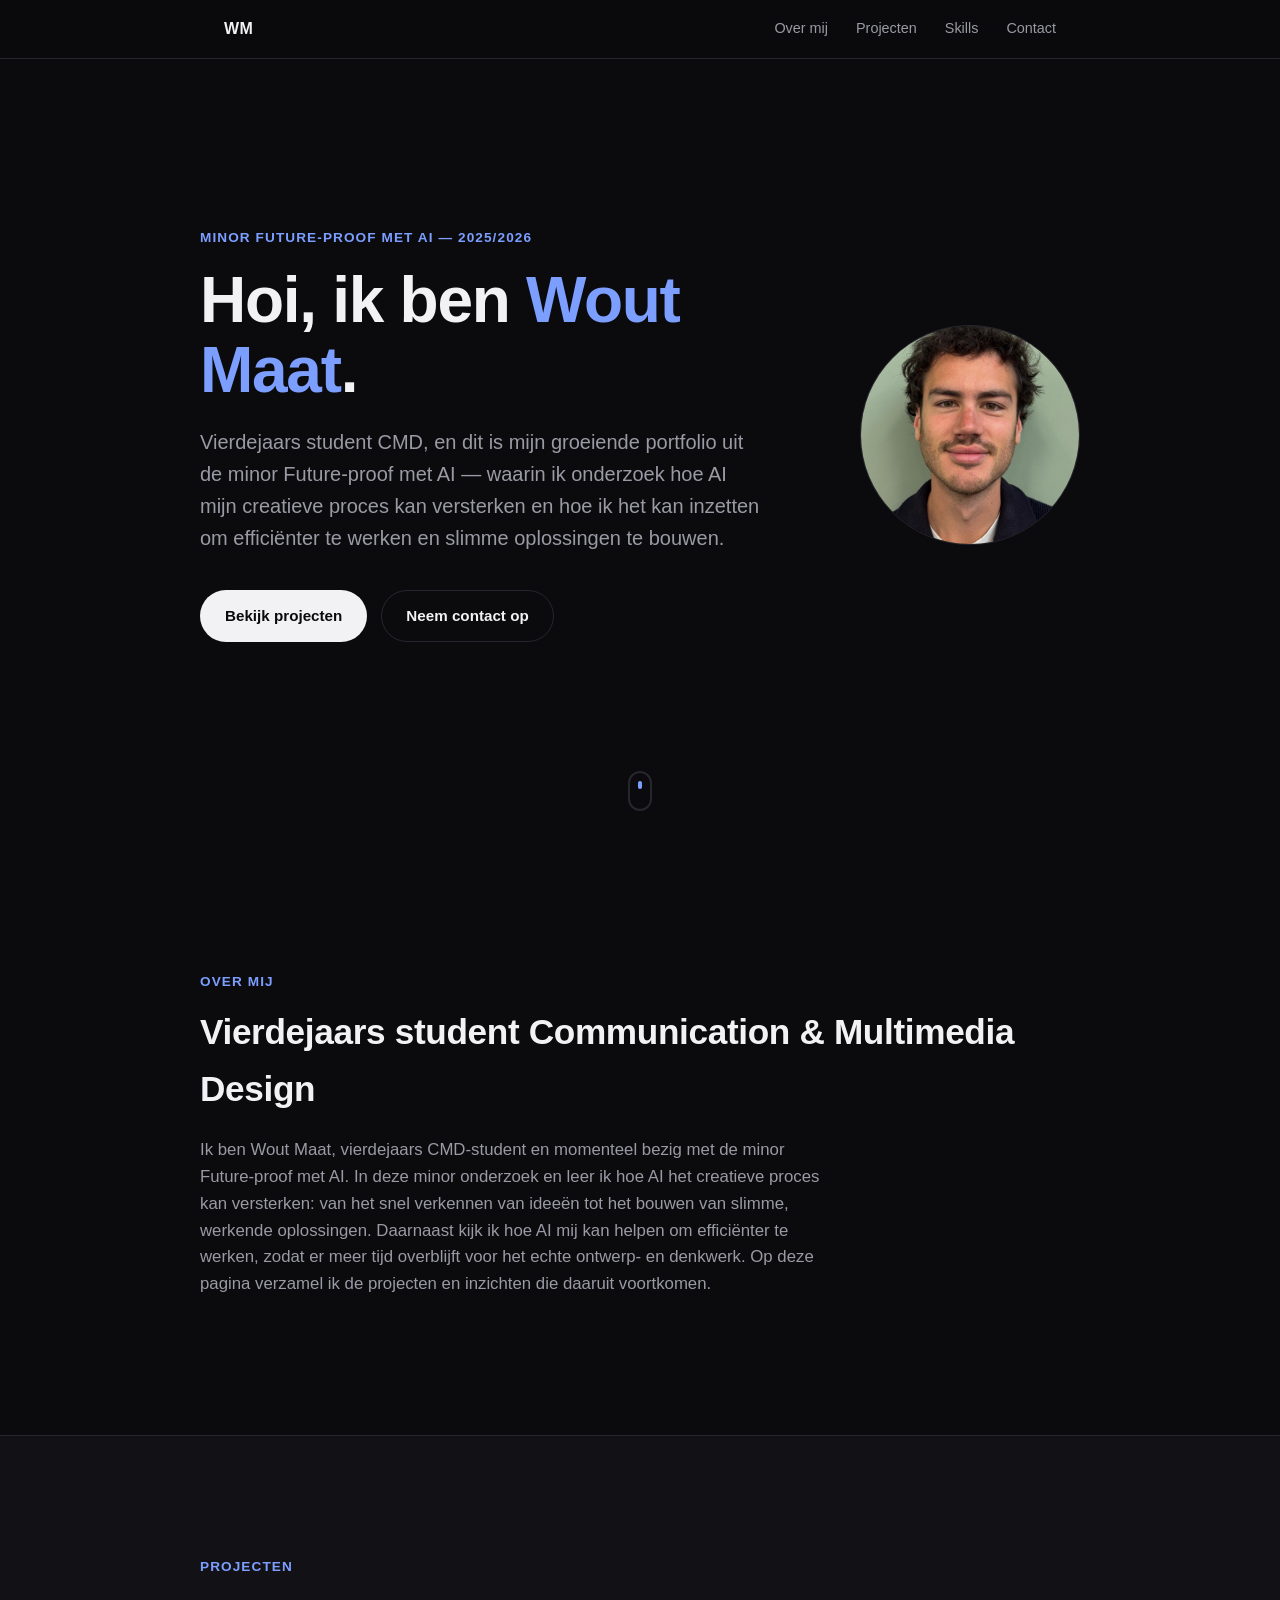
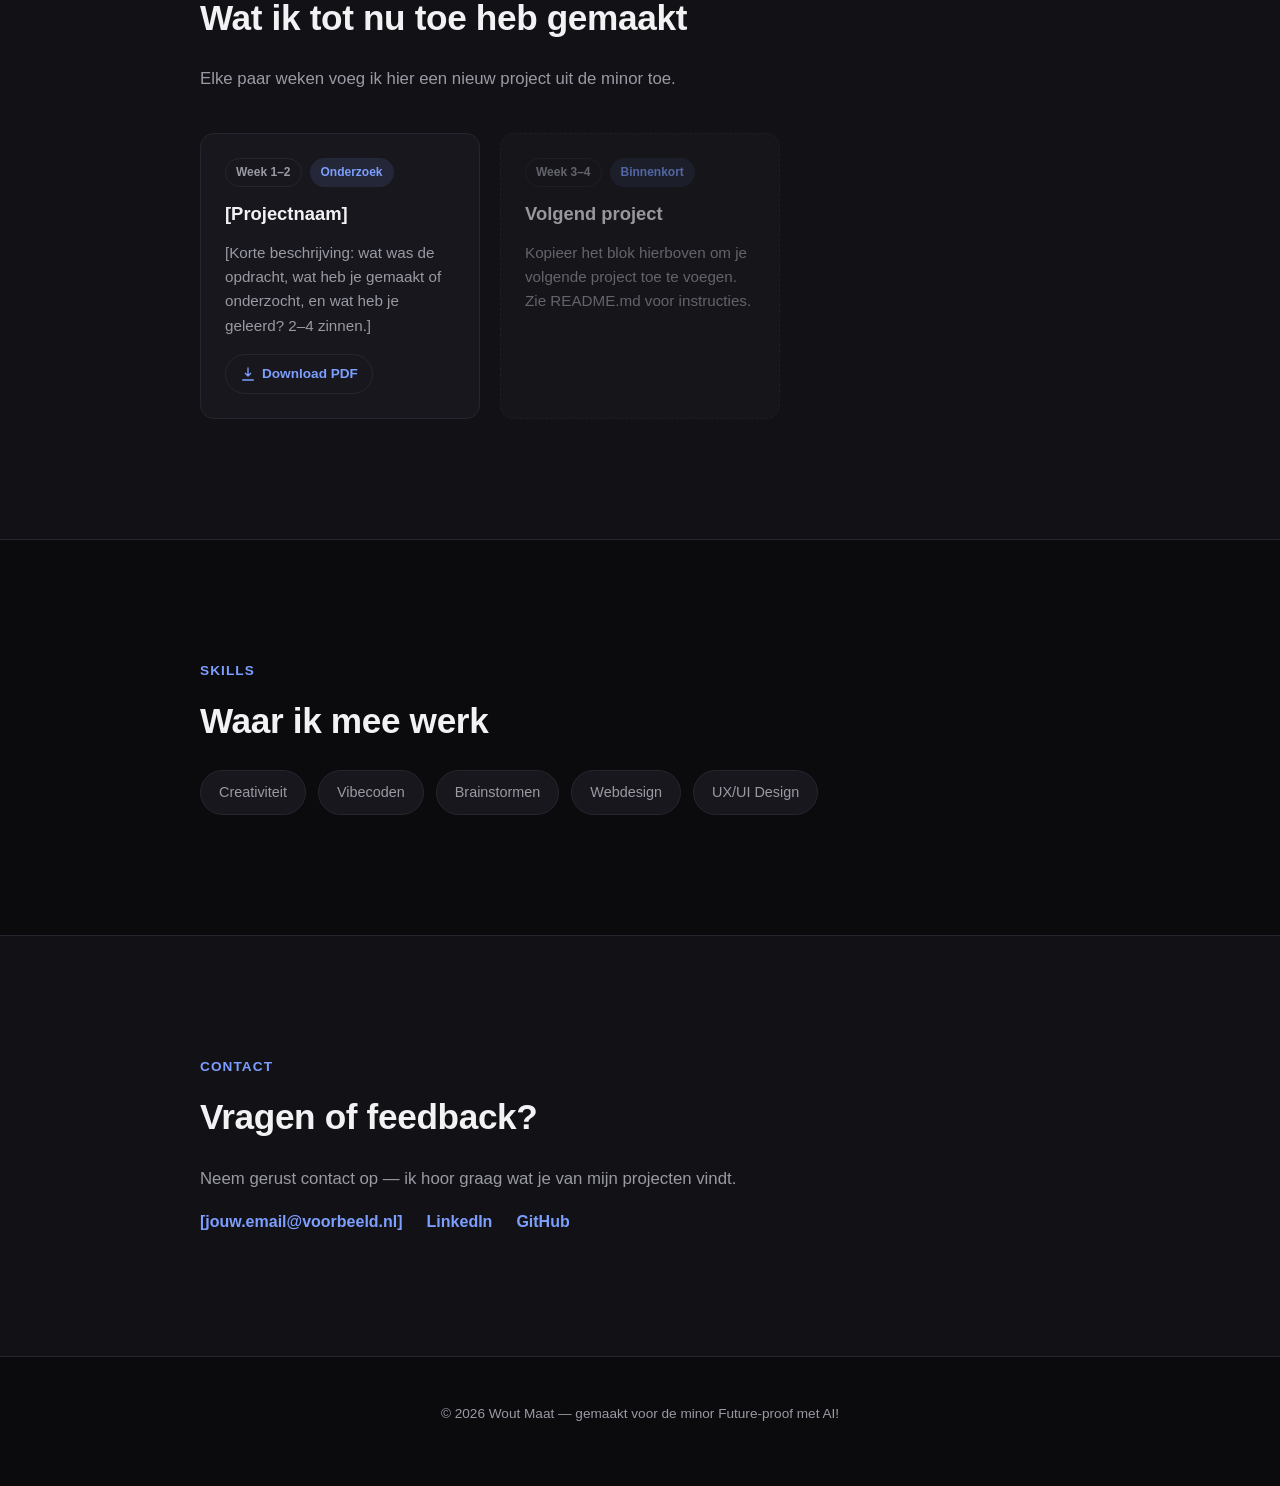
==== index.html @ 2ae19be4 "Initial portfolio site Dark-theme onepager portfolio for the Future-proof met AI minor.  Co-Authored" ====
<!DOCTYPE html>
<html lang="nl">
<head>
  <meta charset="UTF-8" />
  <meta name="viewport" content="width=device-width, initial-scale=1.0" />
  <title>Wout Maat — Portfolio</title>
  <meta name="description" content="Portfolio van Wout Maat — Minor Future-proof met AI" />
  <link rel="stylesheet" href="style.css" />
</head>
<body>

  <!-- ============ NAV ============ -->
  <header class="nav" id="nav">
    <div class="nav__inner">
      <a href="#top" class="nav__logo">WM</a>
      <button class="nav__toggle" id="navToggle" aria-label="Menu openen" aria-expanded="false">
        <span></span><span></span><span></span>
      </button>
      <nav class="nav__links" id="navLinks">
        <a href="#over-mij">Over mij</a>
        <a href="#projecten">Projecten</a>
        <a href="#skills">Skills</a>
        <a href="#contact">Contact</a>
      </nav>
    </div>
  </header>

  <main id="top">

    <!-- ============ HERO ============ -->
    <section class="hero" id="hero">
      <div class="hero__inner reveal">
        <div class="hero__text">
          <p class="eyebrow">Minor Future-proof met AI — 2025/2026</p>
          <h1>Hoi, ik ben <span class="accent">Wout Maat</span>.</h1>
          <p class="hero__subtitle">
            Vierdejaars student CMD, en dit is mijn groeiende portfolio uit de minor
            Future-proof met AI — waarin ik onderzoek hoe AI mijn creatieve proces kan versterken
            en hoe ik het kan inzetten om efficiënter te werken en slimme oplossingen te bouwen.
          </p>
          <div class="hero__cta">
            <a href="#projecten" class="btn btn--primary">Bekijk projecten</a>
            <a href="#contact" class="btn btn--ghost">Neem contact op</a>
          </div>
        </div>
        <div class="hero__photo">
          <img
            src="assets/profile.jpg"
            alt="Foto van Wout Maat"
            onerror="this.style.display='none'; this.nextElementSibling.style.display='flex';"
          />
          <div class="hero__photo-fallback">WM</div>
        </div>
      </div>
      <a href="#over-mij" class="scroll-cue" aria-label="Scroll naar beneden">
        <span></span>
      </a>
    </section>

    <!-- ============ OVER MIJ ============ -->
    <section class="section" id="over-mij">
      <div class="section__inner reveal">
        <p class="section__label">Over mij</p>
        <h2 class="section__title">Vierdejaars student Communication &amp; Multimedia Design</h2>
        <p class="section__text">
          Ik ben Wout Maat, vierdejaars CMD-student en momenteel bezig met de minor
          Future-proof met AI. In deze minor onderzoek en leer ik hoe AI het creatieve
          proces kan versterken: van het snel verkennen van ideeën tot het bouwen van
          slimme, werkende oplossingen. Daarnaast kijk ik hoe AI mij kan helpen om
          efficiënter te werken, zodat er meer tijd overblijft voor het echte ontwerp-
          en denkwerk. Op deze pagina verzamel ik de projecten en inzichten die daaruit
          voortkomen.
        </p>
      </div>
    </section>

    <!-- ============ PROJECTEN ============ -->
    <section class="section section--alt" id="projecten">
      <div class="section__inner reveal">
        <p class="section__label">Projecten</p>
        <h2 class="section__title">Wat ik tot nu toe heb gemaakt</h2>
        <p class="section__text section__text--intro">
          Elke paar weken voeg ik hier een nieuw project uit de minor toe.
        </p>

        <div class="projects">

          <!-- ===== PROJECT TEMPLATE — kopieer dit hele <article> blok om een nieuw project toe te voegen ===== -->
          <article class="project-card">
            <div class="project-card__meta">
              <span class="project-card__week">Week 1–2</span>
              <span class="project-card__tag">Onderzoek</span>
            </div>
            <h3 class="project-card__title">[Projectnaam]</h3>
            <p class="project-card__desc">
              [Korte beschrijving: wat was de opdracht, wat heb je gemaakt of onderzocht,
              en wat heb je geleerd? 2–4 zinnen.]
            </p>
            <div class="project-card__actions">
              <!-- Geen bestand voor dit project? Verwijder dan de <a class="download"> regel hieronder. -->
              <a href="downloads/project-1.pdf" class="download" download>
                <svg viewBox="0 0 24 24" width="16" height="16" aria-hidden="true">
                  <path d="M12 3v12m0 0-4-4m4 4 4-4M4 21h16" fill="none" stroke="currentColor" stroke-width="2" stroke-linecap="round" stroke-linejoin="round"/>
                </svg>
                Download PDF
              </a>
            </div>
          </article>
          <!-- ===== EINDE TEMPLATE ===== -->

          <article class="project-card project-card--placeholder">
            <div class="project-card__meta">
              <span class="project-card__week">Week 3–4</span>
              <span class="project-card__tag">Binnenkort</span>
            </div>
            <h3 class="project-card__title">Volgend project</h3>
            <p class="project-card__desc">
              Kopieer het blok hierboven om je volgende project toe te voegen.
              Zie README.md voor instructies.
            </p>
          </article>

        </div>
      </div>
    </section>

    <!-- ============ SKILLS ============ -->
    <section class="section" id="skills">
      <div class="section__inner reveal">
        <p class="section__label">Skills</p>
        <h2 class="section__title">Waar ik mee werk</h2>
        <ul class="skills">
          <li>Creativiteit</li>
          <li>Vibecoden</li>
          <li>Brainstormen</li>
          <li>Webdesign</li>
          <li>UX/UI Design</li>
        </ul>
      </div>
    </section>

    <!-- ============ CONTACT ============ -->
    <section class="section section--alt" id="contact">
      <div class="section__inner reveal">
        <p class="section__label">Contact</p>
        <h2 class="section__title">Vragen of feedback?</h2>
        <p class="section__text">
          Neem gerust contact op — ik hoor graag wat je van mijn projecten vindt.
        </p>
        <div class="contact-links">
          <a href="mailto:[jouw.email@voorbeeld.nl]">[jouw.email@voorbeeld.nl]</a>
          <a href="https://linkedin.com/in/[jouw-profiel]" target="_blank" rel="noopener">LinkedIn</a>
          <a href="https://github.com/[jouw-profiel]" target="_blank" rel="noopener">GitHub</a>
        </div>
      </div>
    </section>

  </main>

  <footer class="footer">
    <p>© <span id="year"></span> Wout Maat — gemaakt voor de minor Future-proof met AI!</p>
  </footer>

  <button class="back-to-top" id="backToTop" aria-label="Terug naar boven">↑</button>

  <script src="script.js"></script>
</body>
</html>
---- style.css ----
/* ============================================================
   Portfolio — dark theme, one-pager
   ============================================================ */

:root {
  --bg: #0b0b0e;
  --bg-alt: #121216;
  --surface: #17171d;
  --border: #26262e;
  --text: #f2f2f4;
  --text-muted: #9a9aa5;
  --accent: #7c9eff;
  --accent-soft: rgba(124, 158, 255, 0.12);
  --radius: 14px;
  --max-width: 880px;
  --space-section: clamp(64px, 10vw, 120px);
  font-size: 16px;
}

* {
  box-sizing: border-box;
}

html {
  scroll-behavior: smooth;
}

body {
  margin: 0;
  background: var(--bg);
  color: var(--text);
  font-family: -apple-system, BlinkMacSystemFont, "Segoe UI", Roboto, Helvetica, Arial, sans-serif;
  line-height: 1.6;
  -webkit-font-smoothing: antialiased;
}

a {
  color: inherit;
  text-decoration: none;
}

ul {
  margin: 0;
  padding: 0;
  list-style: none;
}

img {
  max-width: 100%;
  display: block;
}

/* ============ NAV ============ */

.nav {
  position: sticky;
  top: 0;
  z-index: 50;
  background: rgba(11, 11, 14, 0.8);
  backdrop-filter: blur(10px);
  border-bottom: 1px solid var(--border);
}

.nav__inner {
  max-width: var(--max-width);
  margin: 0 auto;
  padding: 16px 24px;
  display: flex;
  align-items: center;
  justify-content: space-between;
}

.nav__logo {
  font-weight: 700;
  letter-spacing: 0.02em;
}

.nav__links {
  display: flex;
  gap: 28px;
}

.nav__links a {
  font-size: 0.9rem;
  color: var(--text-muted);
  transition: color 0.2s ease;
}

.nav__links a:hover,
.nav__links a.active {
  color: var(--text);
}

.nav__toggle {
  display: none;
  flex-direction: column;
  justify-content: center;
  gap: 5px;
  width: 32px;
  height: 32px;
  background: none;
  border: none;
  cursor: pointer;
  padding: 0;
}

.nav__toggle span {
  display: block;
  height: 2px;
  background: var(--text);
  border-radius: 2px;
  transition: transform 0.25s ease, opacity 0.25s ease;
}

/* ============ HERO ============ */

.hero {
  min-height: 88vh;
  display: flex;
  align-items: center;
  justify-content: center;
  position: relative;
  padding: 80px 24px 120px;
}

.hero__inner {
  max-width: var(--max-width);
  width: 100%;
  display: flex;
  align-items: center;
  justify-content: space-between;
  gap: 48px;
}

.hero__text {
  text-align: left;
  flex: 1;
  min-width: 0;
}

.eyebrow {
  color: var(--accent);
  font-size: 0.85rem;
  font-weight: 600;
  letter-spacing: 0.08em;
  text-transform: uppercase;
  margin: 0 0 16px;
}

.hero h1 {
  font-size: clamp(2.4rem, 6vw, 4rem);
  line-height: 1.1;
  margin: 0 0 20px;
  font-weight: 700;
  letter-spacing: -0.02em;
}

.accent {
  color: var(--accent);
}

.hero__subtitle {
  font-size: clamp(1.05rem, 2vw, 1.25rem);
  color: var(--text-muted);
  max-width: 560px;
  margin: 0 0 36px;
}

.hero__cta {
  display: flex;
  gap: 14px;
  flex-wrap: wrap;
}

.btn {
  display: inline-flex;
  align-items: center;
  gap: 8px;
  padding: 13px 24px;
  border-radius: 999px;
  font-size: 0.95rem;
  font-weight: 600;
  transition: transform 0.2s ease, background 0.2s ease, border-color 0.2s ease;
  border: 1px solid transparent;
}

.btn--primary {
  background: var(--text);
  color: var(--bg);
}

.btn--primary:hover {
  transform: translateY(-2px);
}

.btn--ghost {
  border-color: var(--border);
  color: var(--text);
}

.btn--ghost:hover {
  border-color: var(--accent);
  color: var(--accent);
}

.hero__photo {
  flex-shrink: 0;
  width: clamp(140px, 20vw, 220px);
  height: clamp(140px, 20vw, 220px);
  border-radius: 50%;
  overflow: hidden;
  border: 1px solid var(--border);
  background: var(--surface);
}

.hero__photo img {
  width: 100%;
  height: 100%;
  object-fit: cover;
}

.hero__photo-fallback {
  display: none;
  width: 100%;
  height: 100%;
  align-items: center;
  justify-content: center;
  font-size: clamp(2rem, 5vw, 3rem);
  font-weight: 700;
  color: var(--accent);
  background: var(--accent-soft);
}

.scroll-cue {
  position: absolute;
  bottom: 40px;
  left: 50%;
  transform: translateX(-50%);
  width: 24px;
  height: 40px;
  border: 2px solid var(--border);
  border-radius: 14px;
  display: flex;
  justify-content: center;
  padding-top: 8px;
}

.scroll-cue span {
  width: 4px;
  height: 8px;
  border-radius: 2px;
  background: var(--accent);
  animation: scrollCue 1.6s ease-in-out infinite;
}

@keyframes scrollCue {
  0% { opacity: 0; transform: translateY(0); }
  40% { opacity: 1; }
  100% { opacity: 0; transform: translateY(10px); }
}

/* ============ SECTIONS ============ */

.section {
  padding: var(--space-section) 24px;
}

.section--alt {
  background: var(--bg-alt);
  border-top: 1px solid var(--border);
  border-bottom: 1px solid var(--border);
}

.section__inner {
  max-width: var(--max-width);
  margin: 0 auto;
}

.section__label {
  color: var(--accent);
  font-size: 0.85rem;
  font-weight: 600;
  letter-spacing: 0.08em;
  text-transform: uppercase;
  margin: 0 0 12px;
}

.section__title {
  font-size: clamp(1.6rem, 3.5vw, 2.2rem);
  font-weight: 700;
  letter-spacing: -0.01em;
  margin: 0 0 20px;
}

.section__text {
  color: var(--text-muted);
  max-width: 640px;
  font-size: 1.05rem;
}

.section__text--intro {
  margin-bottom: 40px;
}

/* ============ PROJECTS ============ */

.projects {
  display: grid;
  grid-template-columns: repeat(auto-fill, minmax(280px, 1fr));
  gap: 20px;
}

.project-card {
  background: var(--surface);
  border: 1px solid var(--border);
  border-radius: var(--radius);
  padding: 24px;
  display: flex;
  flex-direction: column;
  gap: 12px;
  transition: transform 0.25s ease, border-color 0.25s ease;
}

.project-card:hover {
  transform: translateY(-4px);
  border-color: var(--accent);
}

.project-card--placeholder {
  border-style: dashed;
  opacity: 0.6;
}

.project-card--placeholder:hover {
  transform: none;
  border-color: var(--border);
}

.project-card__meta {
  display: flex;
  gap: 8px;
  flex-wrap: wrap;
}

.project-card__week,
.project-card__tag {
  font-size: 0.75rem;
  font-weight: 600;
  padding: 4px 10px;
  border-radius: 999px;
  color: var(--text-muted);
  border: 1px solid var(--border);
}

.project-card__tag {
  color: var(--accent);
  background: var(--accent-soft);
  border-color: transparent;
}

.project-card__title {
  font-size: 1.15rem;
  font-weight: 700;
  margin: 0;
}

.project-card__desc {
  color: var(--text-muted);
  font-size: 0.95rem;
  margin: 0;
  flex: 1;
}

.project-card__actions {
  margin-top: 4px;
}

.download {
  display: inline-flex;
  align-items: center;
  gap: 6px;
  font-size: 0.85rem;
  font-weight: 600;
  color: var(--accent);
  border: 1px solid var(--border);
  padding: 8px 14px;
  border-radius: 999px;
  transition: border-color 0.2s ease, background 0.2s ease;
}

.download:hover {
  border-color: var(--accent);
  background: var(--accent-soft);
}

/* ============ SKILLS ============ */

.skills {
  display: flex;
  flex-wrap: wrap;
  gap: 12px;
}

.skills li {
  background: var(--surface);
  border: 1px solid var(--border);
  padding: 10px 18px;
  border-radius: 999px;
  font-size: 0.9rem;
  color: var(--text-muted);
}

/* ============ CONTACT ============ */

.contact-links {
  display: flex;
  gap: 24px;
  flex-wrap: wrap;
  margin-top: 8px;
}

.contact-links a {
  font-weight: 600;
  color: var(--accent);
  border-bottom: 1px solid transparent;
  transition: border-color 0.2s ease;
}

.contact-links a:hover {
  border-color: var(--accent);
}

/* ============ FOOTER ============ */

.footer {
  padding: 32px 24px 48px;
  text-align: center;
  color: var(--text-muted);
  font-size: 0.85rem;
}

/* ============ BACK TO TOP ============ */

.back-to-top {
  position: fixed;
  bottom: 24px;
  right: 24px;
  width: 44px;
  height: 44px;
  border-radius: 50%;
  background: var(--surface);
  border: 1px solid var(--border);
  color: var(--text);
  font-size: 1.1rem;
  cursor: pointer;
  opacity: 0;
  pointer-events: none;
  transform: translateY(10px);
  transition: opacity 0.25s ease, transform 0.25s ease, border-color 0.2s ease;
  z-index: 40;
}

.back-to-top.visible {
  opacity: 1;
  pointer-events: auto;
  transform: translateY(0);
}

.back-to-top:hover {
  border-color: var(--accent);
  color: var(--accent);
}

/* ============ REVEAL ANIMATION ============ */

.reveal {
  opacity: 0;
  transform: translateY(16px);
  transition: opacity 0.7s ease, transform 0.7s ease;
}

.reveal.is-visible {
  opacity: 1;
  transform: translateY(0);
}

/* ============ RESPONSIVE ============ */

@media (max-width: 700px) {
  .nav__toggle {
    display: flex;
  }

  .nav__links {
    position: absolute;
    top: 100%;
    left: 0;
    right: 0;
    background: var(--bg);
    border-bottom: 1px solid var(--border);
    flex-direction: column;
    gap: 0;
    max-height: 0;
    overflow: hidden;
    transition: max-height 0.3s ease;
  }

  .nav__links.open {
    max-height: 300px;
  }

  .nav__links a {
    padding: 16px 24px;
    border-top: 1px solid var(--border);
  }

  .hero {
    min-height: auto;
    padding: 100px 20px 80px;
  }

  .hero__inner {
    flex-direction: column-reverse;
    text-align: center;
    gap: 32px;
  }

  .hero__text {
    text-align: center;
  }

  .hero__cta {
    justify-content: center;
  }
}

@media (prefers-reduced-motion: reduce) {
  html {
    scroll-behavior: auto;
  }
  .reveal {
    opacity: 1;
    transform: none;
    transition: none;
  }
  .scroll-cue span {
    animation: none;
  }
}
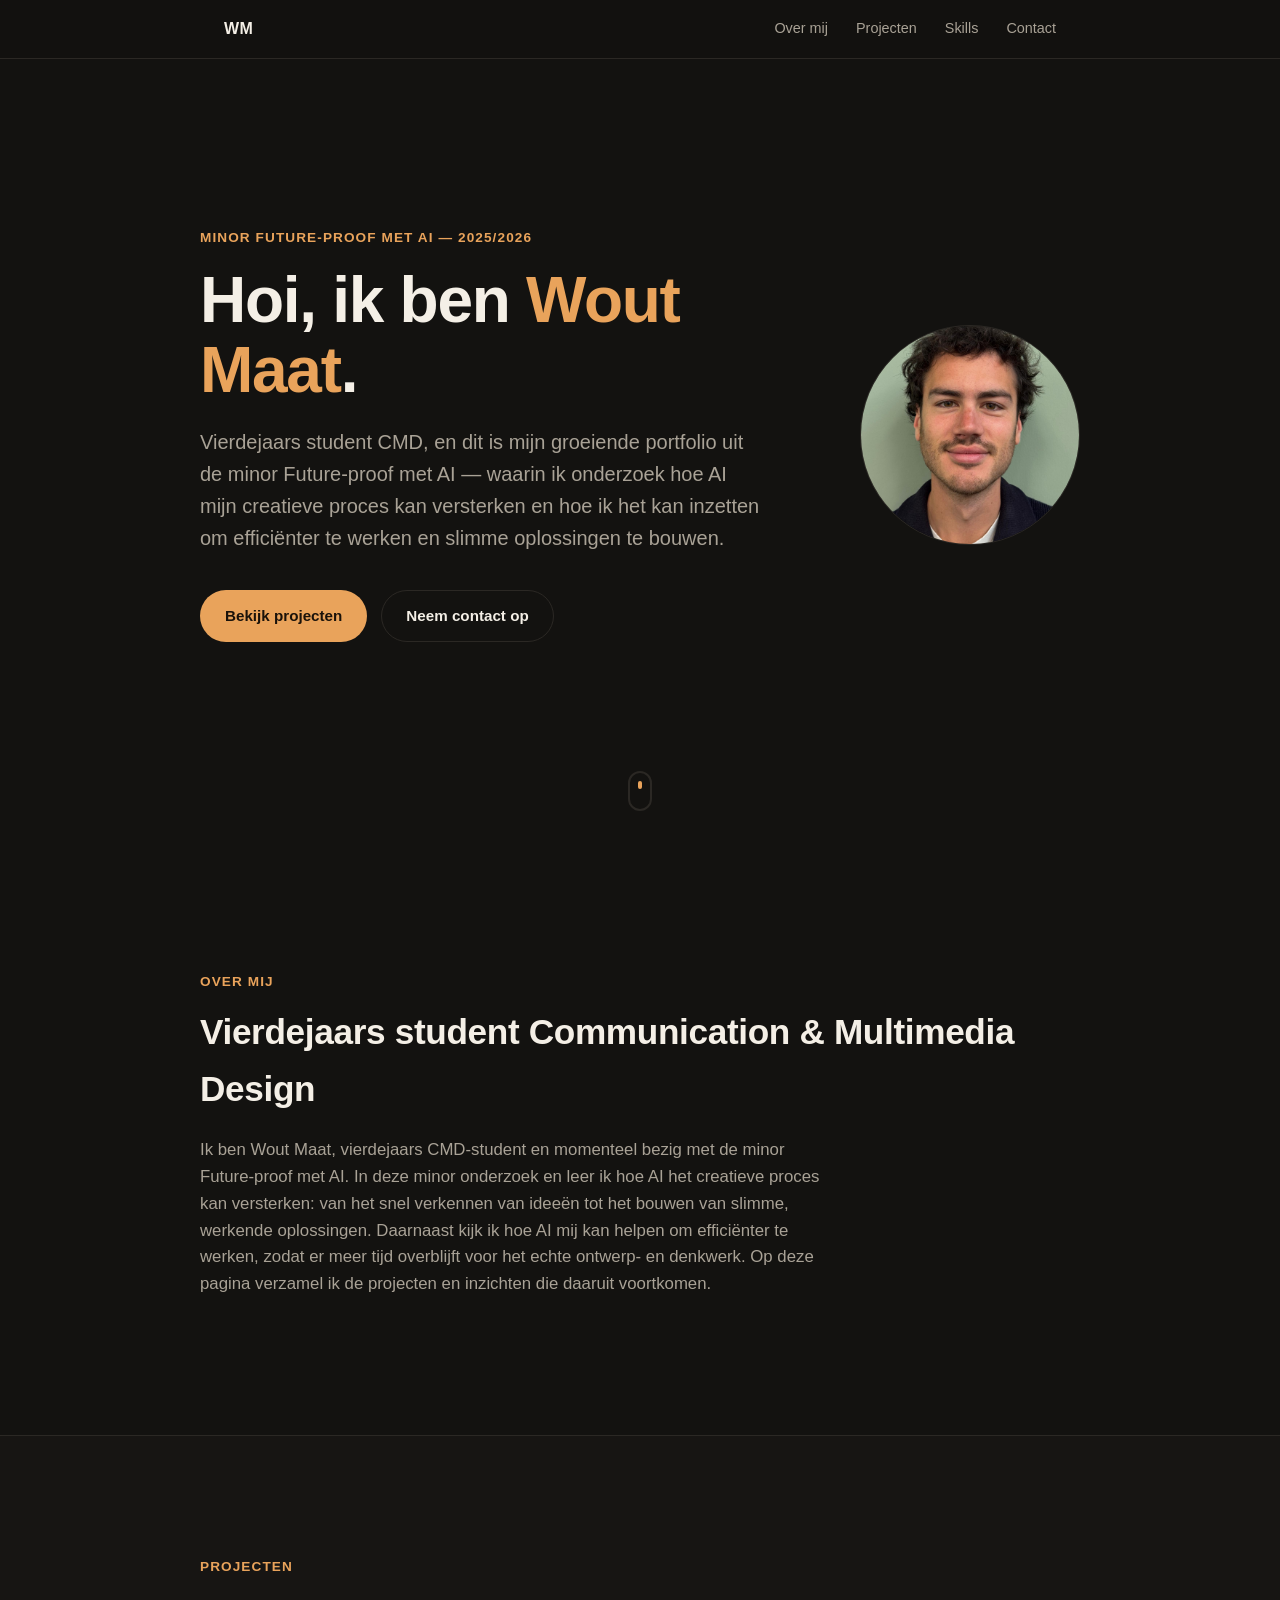
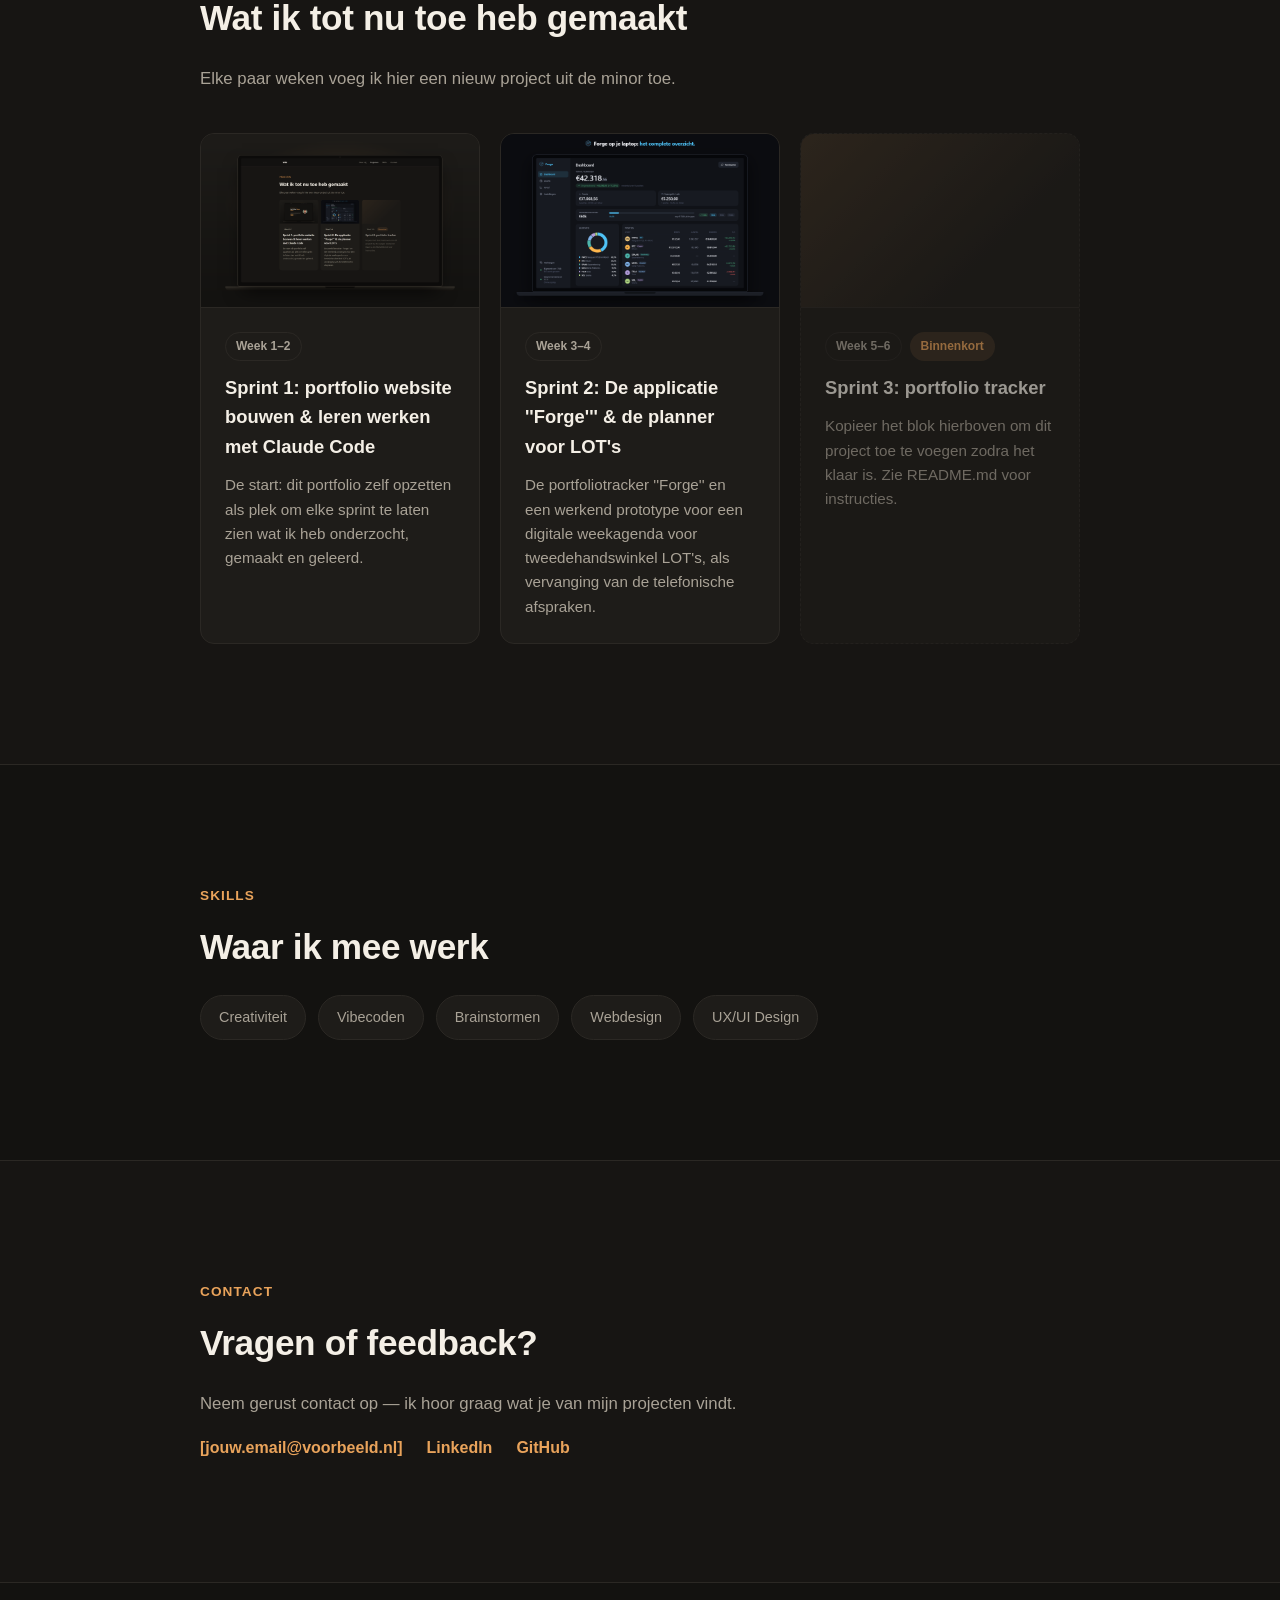
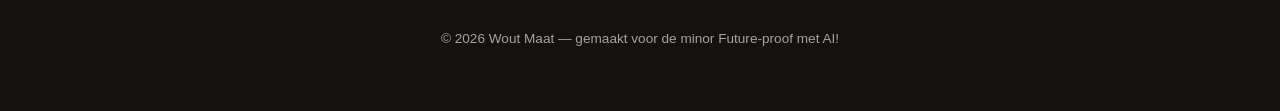
==== commit fb537abf: "Portfolio: amberthema, projectpagina's sprint 1 en 2, laptopcover - Nieuw donker thema "Smidse": war" ====
--- a/index.html
+++ b/index.html
@@ -85,39 +85,58 @@
 
         <div class="projects">
 
-          <!-- ===== PROJECT TEMPLATE — kopieer dit hele <article> blok om een nieuw project toe te voegen ===== -->
-          <article class="project-card">
-            <div class="project-card__meta">
-              <span class="project-card__week">Week 1–2</span>
-              <span class="project-card__tag">Onderzoek</span>
+          <!-- ===== PROJECT TEMPLATE — kopieer dit hele <a> blok om een nieuw project toe te voegen =====
+               1. Maak een map projects/sprint-X/
+               2. Zet er een cover.jpg in (16:10) — verschijnt automatisch in de tegel hieronder
+               3. Kopieer projects/_template.html naar projects/sprint-X/index.html en vul in
+               4. Pas hieronder de href, week, tag, titel en beschrijving aan -->
+          <a href="projects/sprint-1/index.html" class="project-card">
+            <div class="project-card__cover">
+              <img src="projects/sprint-1/cover-laptop.png" alt="" onerror="this.remove();" />
             </div>
-            <h3 class="project-card__title">[Projectnaam]</h3>
-            <p class="project-card__desc">
-              [Korte beschrijving: wat was de opdracht, wat heb je gemaakt of onderzocht,
-              en wat heb je geleerd? 2–4 zinnen.]
-            </p>
-            <div class="project-card__actions">
-              <!-- Geen bestand voor dit project? Verwijder dan de <a class="download"> regel hieronder. -->
-              <a href="downloads/project-1.pdf" class="download" download>
-                <svg viewBox="0 0 24 24" width="16" height="16" aria-hidden="true">
-                  <path d="M12 3v12m0 0-4-4m4 4 4-4M4 21h16" fill="none" stroke="currentColor" stroke-width="2" stroke-linecap="round" stroke-linejoin="round"/>
-                </svg>
-                Download PDF
-              </a>
+            <div class="project-card__body">
+              <div class="project-card__meta">
+                <span class="project-card__week">Week 1–2</span>
+                
+              </div>
+              <h3 class="project-card__title">Sprint 1: portfolio website bouwen & leren werken met Claude Code</h3>
+              <p class="project-card__desc">
+                De start: dit portfolio zelf opzetten als plek om elke sprint te laten zien
+                wat ik heb onderzocht, gemaakt en geleerd.
+              </p>
             </div>
-          </article>
-          <!-- ===== EINDE TEMPLATE ===== -->
+          </a>
+
+          <a href="projects/sprint-2/index.html" class="project-card">
+            <div class="project-card__cover">
+              <img src="projects/sprint-2/cover.jpg" alt="" onerror="this.remove();" />
+            </div>
+            <div class="project-card__body">
+              <div class="project-card__meta">
+                <span class="project-card__week">Week 3–4</span>
+              </div>
+              <h3 class="project-card__title">Sprint 2: De applicatie ''Forge''' & de planner voor LOT's</h3>
+              <p class="project-card__desc">
+                De portfoliotracker ''Forge'' en een werkend prototype voor een digitale weekagenda voor tweedehandswinkel LOT's, als vervanging van de telefonische afspraken.
+              </p>
+            </div>
+          </a>
 
           <article class="project-card project-card--placeholder">
-            <div class="project-card__meta">
-              <span class="project-card__week">Week 3–4</span>
-              <span class="project-card__tag">Binnenkort</span>
+            <div class="project-card__cover">
+              <img src="projects/sprint-3/cover.jpg" alt="" onerror="this.remove();" />
             </div>
-            <h3 class="project-card__title">Volgend project</h3>
-            <p class="project-card__desc">
-              Kopieer het blok hierboven om je volgende project toe te voegen.
-              Zie README.md voor instructies.
-            </p>
+            <div class="project-card__body">
+              <div class="project-card__meta">
+                <span class="project-card__week">Week 5–6</span>
+                <span class="project-card__tag">Binnenkort</span>
+              </div>
+              <h3 class="project-card__title">Sprint 3: portfolio tracker</h3>
+              <p class="project-card__desc">
+                Kopieer het blok hierboven om dit project toe te voegen zodra het klaar is.
+                Zie README.md voor instructies.
+              </p>
+            </div>
           </article>
 
         </div>
--- a/style.css
+++ b/style.css
@@ -1,16 +1,19 @@
 /* ============================================================
-   Portfolio — dark theme, one-pager
+   Portfolio — donker thema "Smidse": warm grafiet met amber
    ============================================================ */
 
 :root {
-  --bg: #0b0b0e;
-  --bg-alt: #121216;
-  --surface: #17171d;
-  --border: #26262e;
-  --text: #f2f2f4;
-  --text-muted: #9a9aa5;
-  --accent: #7c9eff;
-  --accent-soft: rgba(124, 158, 255, 0.12);
+  --bg: #131210;
+  --bg-alt: #171513;
+  --surface: #1e1c19;
+  --border: #2b2824;
+  --text: #f4efe6;
+  --text-muted: #a9a296;
+  --accent: #e9a35b;
+  --accent-soft: rgba(233, 163, 91, 0.14);
+  --on-accent: #1a120a;
+  --nav-bg: rgba(19, 18, 16, 0.8);
+  --success: #8fc98a;
   --radius: 14px;
   --max-width: 880px;
   --space-section: clamp(64px, 10vw, 120px);
@@ -56,7 +59,7 @@
   position: sticky;
   top: 0;
   z-index: 50;
-  background: rgba(11, 11, 14, 0.8);
+  background: var(--nav-bg);
   backdrop-filter: blur(10px);
   border-bottom: 1px solid var(--border);
 }
@@ -185,8 +188,8 @@
 }
 
 .btn--primary {
-  background: var(--text);
-  color: var(--bg);
+  background: var(--accent);
+  color: var(--on-accent);
 }
 
 .btn--primary:hover {
@@ -314,11 +317,11 @@
   background: var(--surface);
   border: 1px solid var(--border);
   border-radius: var(--radius);
-  padding: 24px;
   display: flex;
   flex-direction: column;
-  gap: 12px;
+  gap: 0;
   transition: transform 0.25s ease, border-color 0.25s ease;
+  overflow: hidden;
 }
 
 .project-card:hover {
@@ -334,6 +337,32 @@
 .project-card--placeholder:hover {
   transform: none;
   border-color: var(--border);
+}
+
+.project-card__cover {
+  aspect-ratio: 16 / 10;
+  width: 100%;
+  min-height: 0;
+  flex-shrink: 0;
+  overflow: hidden;
+  background: linear-gradient(135deg, var(--accent-soft), var(--surface) 70%);
+  border-bottom: 1px solid var(--border);
+}
+
+.project-card__cover img {
+  display: block;
+  width: 100%;
+  height: 100%;
+  object-fit: cover;
+  object-position: center;
+}
+
+.project-card__body {
+  padding: 24px;
+  display: flex;
+  flex-direction: column;
+  gap: 12px;
+  flex: 1;
 }
 
 .project-card__meta {
@@ -371,8 +400,166 @@
   flex: 1;
 }
 
-.project-card__actions {
-  margin-top: 4px;
+/* ============ PROJECT DETAIL PAGE ============ */
+
+.project-header {
+  padding: 48px 24px 0;
+}
+
+.project-header__inner {
+  max-width: var(--max-width);
+  margin: 0 auto;
+}
+
+.back-link {
+  display: inline-flex;
+  align-items: center;
+  gap: 6px;
+  font-size: 0.9rem;
+  font-weight: 600;
+  color: var(--text-muted);
+  margin-bottom: 24px;
+  transition: color 0.2s ease;
+}
+
+.back-link:hover {
+  color: var(--accent);
+}
+
+.project-hero__meta {
+  display: flex;
+  gap: 8px;
+  flex-wrap: wrap;
+  margin-bottom: 16px;
+}
+
+.project-hero h1 {
+  font-size: clamp(1.8rem, 4vw, 2.6rem);
+  font-weight: 700;
+  letter-spacing: -0.01em;
+  margin: 0 0 16px;
+}
+
+.project-hero__lede {
+  color: var(--text-muted);
+  font-size: 1.1rem;
+  max-width: 680px;
+  margin: 0;
+}
+
+.gallery {
+  display: grid;
+  grid-template-columns: repeat(2, minmax(0, 1fr));
+  gap: 14px;
+}
+
+.gallery__item {
+  aspect-ratio: 4 / 3;
+  border-radius: var(--radius);
+  overflow: hidden;
+  background: var(--surface);
+  border: 1px solid var(--border);
+}
+
+.gallery__item img {
+  display: block;
+  width: 100%;
+  height: 100%;
+  object-fit: cover;
+  object-position: center;
+}
+
+.gallery__item[hidden] {
+  display: none;
+}
+
+.lu-grid {
+  display: grid;
+  grid-template-columns: repeat(auto-fit, minmax(220px, 1fr));
+  gap: 12px;
+}
+
+.lu-pill {
+  position: relative;
+  display: flex;
+  align-items: flex-start;
+  gap: 12px;
+  padding: 14px 16px;
+  border-radius: var(--radius);
+  border: 1px solid var(--border);
+  background: var(--surface);
+}
+
+.lu-pill__approved {
+  display: none;
+  position: absolute;
+  top: -8px;
+  right: -8px;
+  width: 22px;
+  height: 22px;
+  align-items: center;
+  justify-content: center;
+  border-radius: 50%;
+  background: var(--success);
+  border: 2px solid var(--bg);
+  color: var(--bg);
+}
+
+.lu-pill--approved .lu-pill__approved {
+  display: flex;
+}
+
+.lu-pill__mark {
+  flex: none;
+  width: 22px;
+  height: 22px;
+  border-radius: 50%;
+  display: flex;
+  align-items: center;
+  justify-content: center;
+  font-size: 0.75rem;
+  font-weight: 700;
+  border: 1px solid var(--border);
+  color: var(--text-muted);
+}
+
+.lu-pill--done {
+  border-color: var(--accent);
+  background: var(--accent-soft);
+}
+
+.lu-pill--done .lu-pill__mark {
+  background: var(--accent);
+  border-color: var(--accent);
+  color: var(--bg);
+}
+
+.lu-pill__code {
+  font-size: 0.78rem;
+  font-weight: 700;
+  letter-spacing: 0.04em;
+  color: var(--text-muted);
+  display: block;
+  margin-bottom: 2px;
+}
+
+.lu-pill--done .lu-pill__code {
+  color: var(--accent);
+}
+
+.lu-pill__label {
+  font-size: 0.9rem;
+  color: var(--text);
+}
+
+.lu-pill--muted {
+  opacity: 0.55;
+}
+
+.project-links {
+  display: flex;
+  flex-wrap: wrap;
+  gap: 12px;
 }
 
 .download {
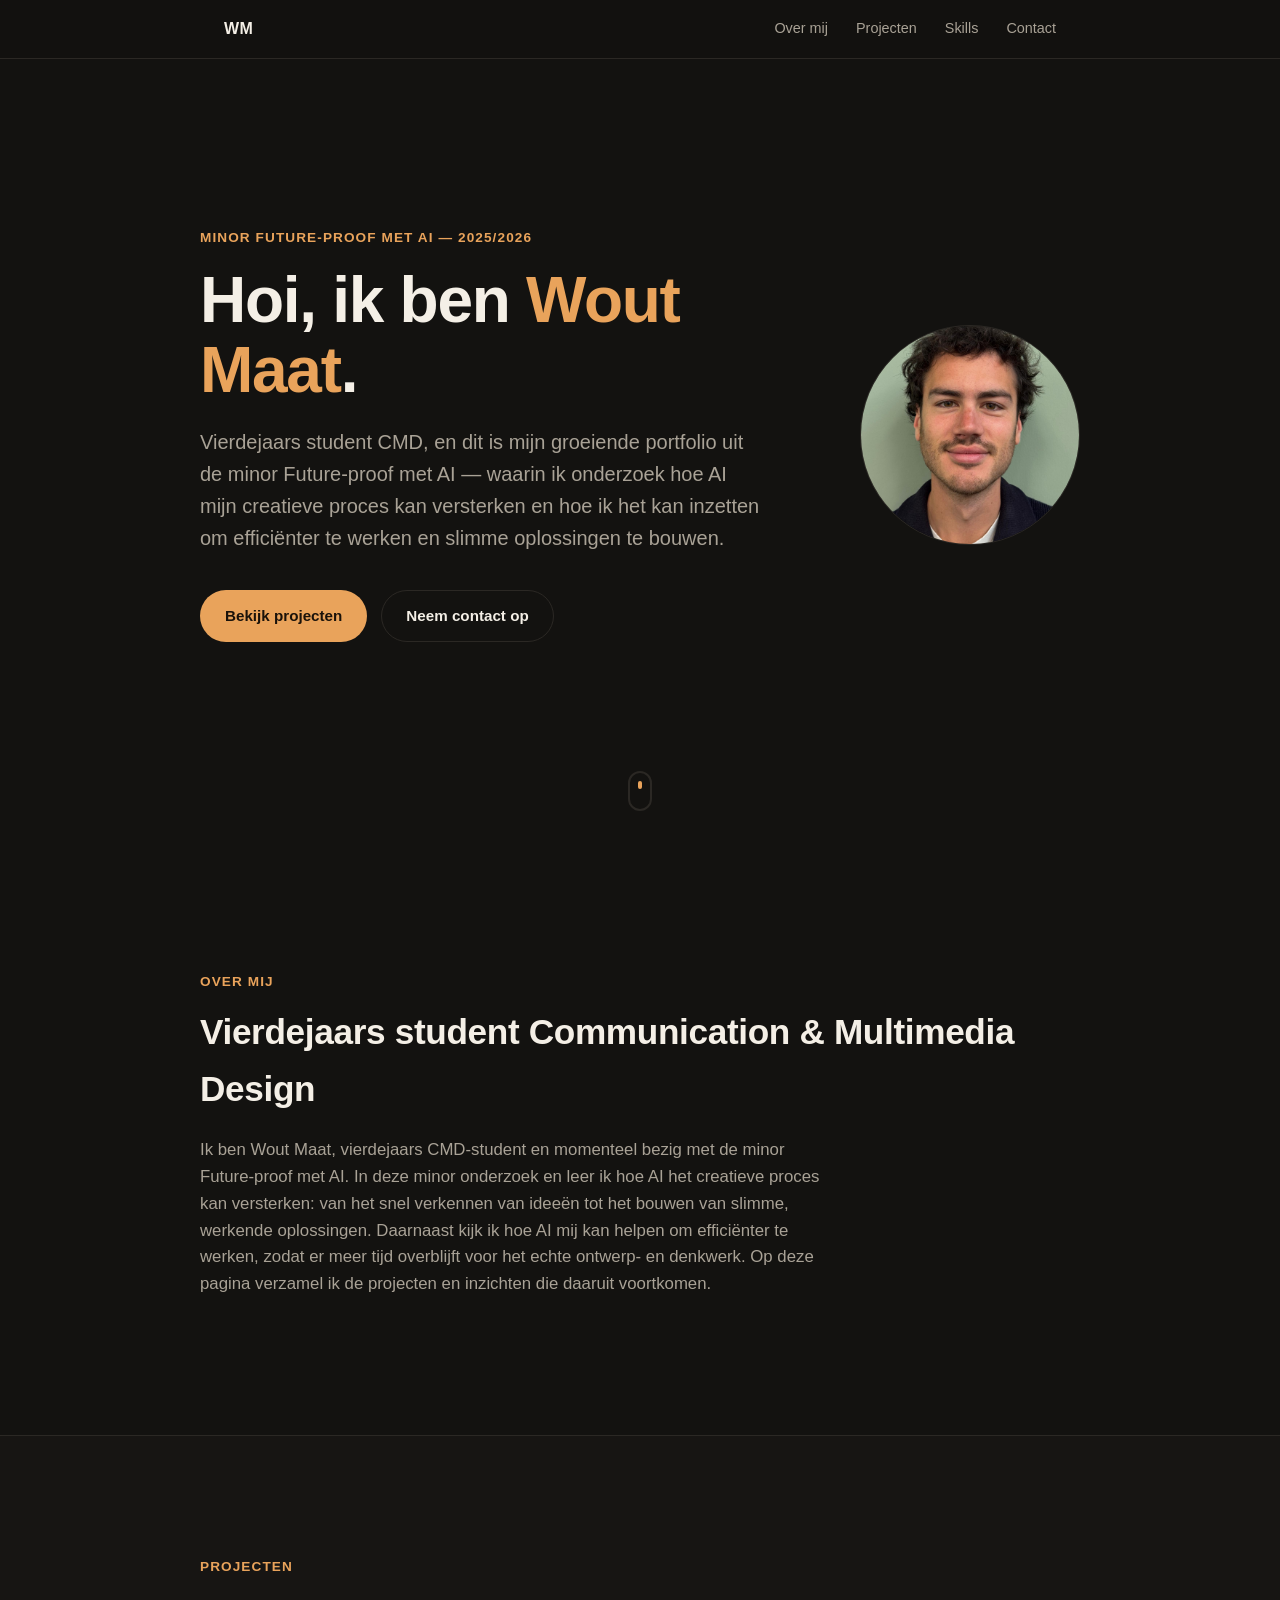
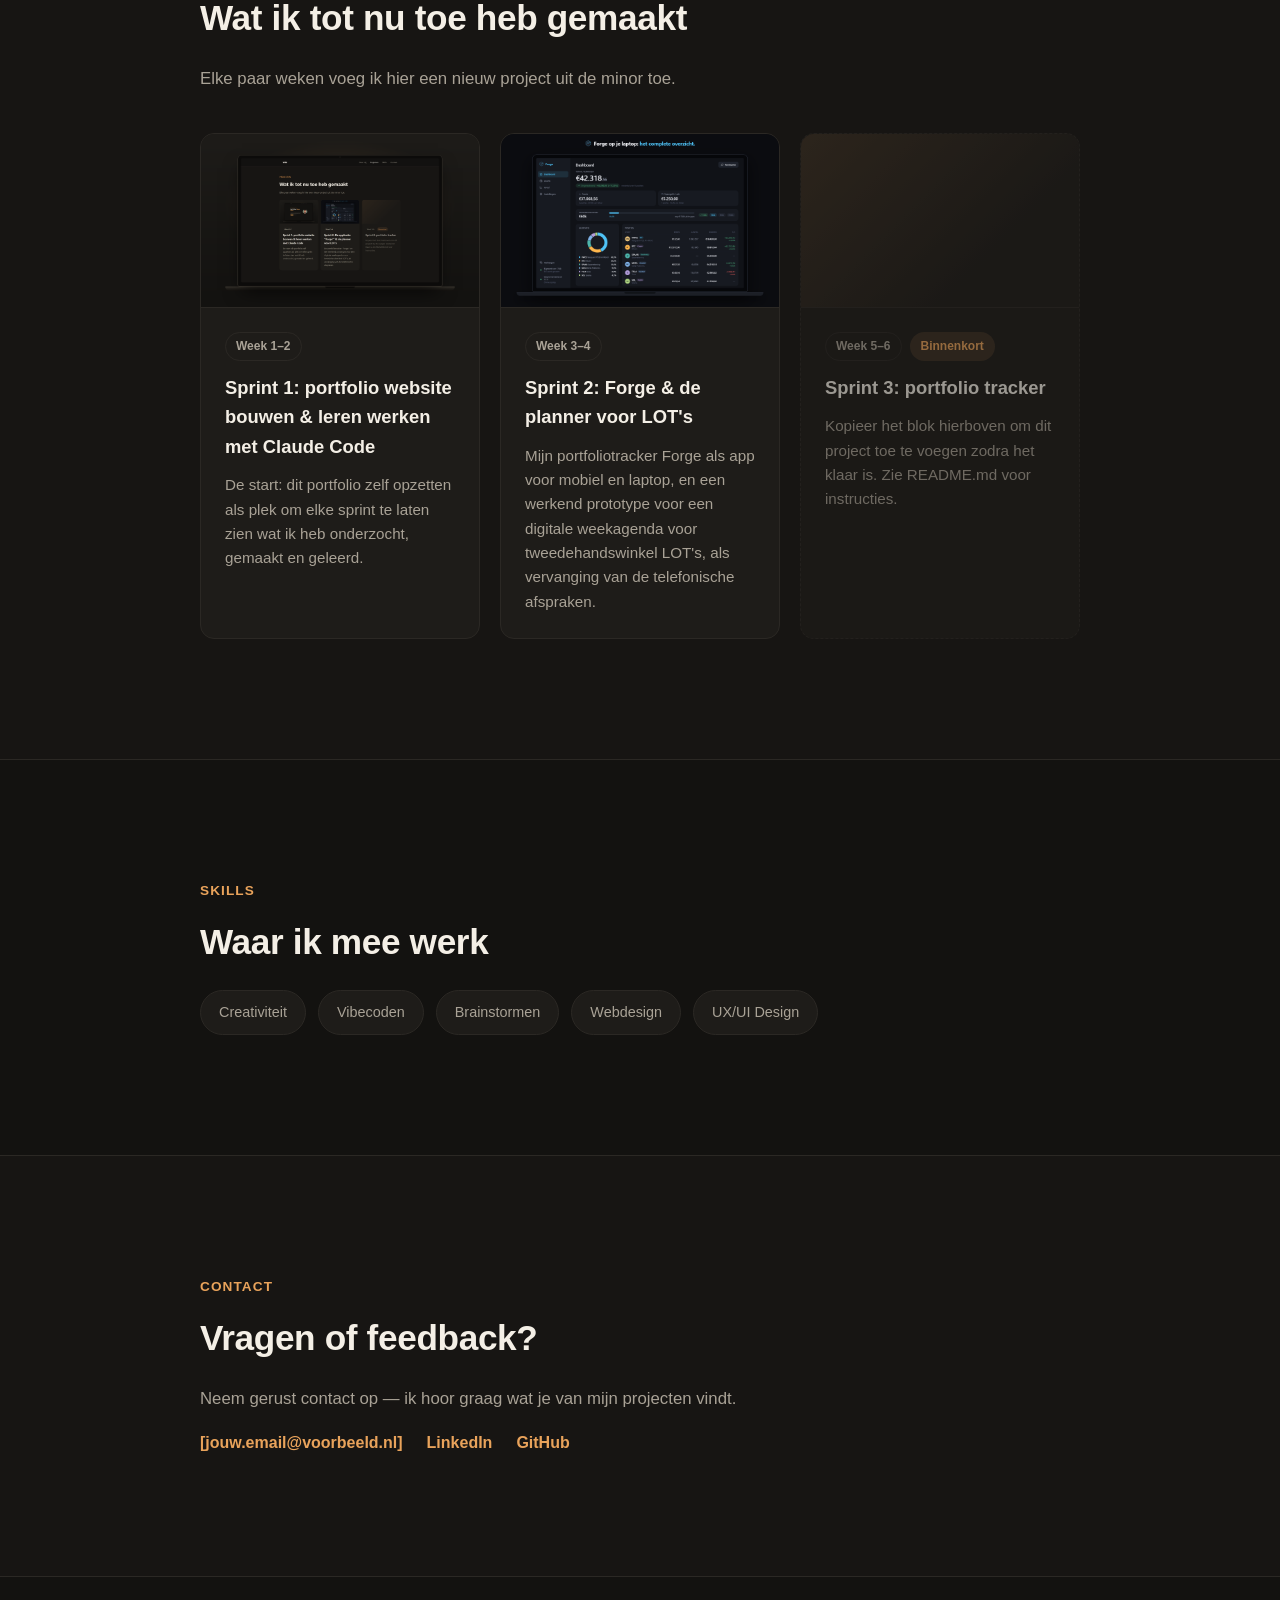
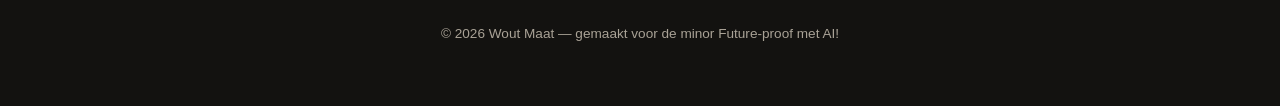
==== commit 07c59163: "Sprint 2 uitgebreid: tekst over Forge, iPhone-mockup, compactere projectpagina's - Sprint 2: intro, " ====
--- a/index.html
+++ b/index.html
@@ -115,9 +115,9 @@
               <div class="project-card__meta">
                 <span class="project-card__week">Week 3–4</span>
               </div>
-              <h3 class="project-card__title">Sprint 2: De applicatie ''Forge''' & de planner voor LOT's</h3>
+              <h3 class="project-card__title">Sprint 2: Forge &amp; de planner voor LOT's</h3>
               <p class="project-card__desc">
-                De portfoliotracker ''Forge'' en een werkend prototype voor een digitale weekagenda voor tweedehandswinkel LOT's, als vervanging van de telefonische afspraken.
+                Mijn portfoliotracker Forge als app voor mobiel en laptop, en een werkend prototype voor een digitale weekagenda voor tweedehandswinkel LOT's, als vervanging van de telefonische afspraken.
               </p>
             </div>
           </a>
--- a/style.css
+++ b/style.css
@@ -303,6 +303,83 @@
 
 .section__text--intro {
   margin-bottom: 40px;
+}
+
+.section__text strong {
+  color: var(--text);
+  font-weight: 600;
+}
+
+.section__subtitle {
+  margin: 36px 0 4px;
+  font-size: 1.15rem;
+  color: var(--text);
+}
+
+/* Projectpagina's: compacter dan de homepage */
+.project-page .section {
+  padding-block: clamp(40px, 6vw, 72px);
+}
+
+.project-page .section:first-child {
+  padding-bottom: 8px;
+}
+
+.project-page .section__text {
+  margin: 0 0 14px;
+}
+
+.project-page .section__subtitle {
+  margin-top: 28px;
+}
+
+/* Intro met een afbeelding ernaast (valt op mobiel onder de tekst) */
+.intro-split {
+  display: grid;
+  grid-template-columns: minmax(0, 1fr) 270px;
+  gap: 48px;
+  align-items: center;
+}
+
+.intro-split__media {
+  margin: 0;
+}
+
+.intro-split__media img {
+  width: 100%;
+  height: auto;
+  display: block;
+}
+
+@media (max-width: 700px) {
+  .intro-split {
+    grid-template-columns: minmax(0, 1fr);
+    gap: 24px;
+  }
+
+  .intro-split__media {
+    max-width: 240px;
+    margin: 0 auto;
+  }
+}
+
+/* Korte uitleg per leeruitkomst, onder de LU-pillen */
+.lu-explain {
+  display: grid;
+  gap: 14px;
+  max-width: 640px;
+  margin-top: 32px;
+}
+
+.lu-explain p {
+  margin: 0;
+  color: var(--text-muted);
+  line-height: 1.7;
+}
+
+.lu-explain strong {
+  color: var(--accent);
+  font-weight: 600;
 }
 
 /* ============ PROJECTS ============ */
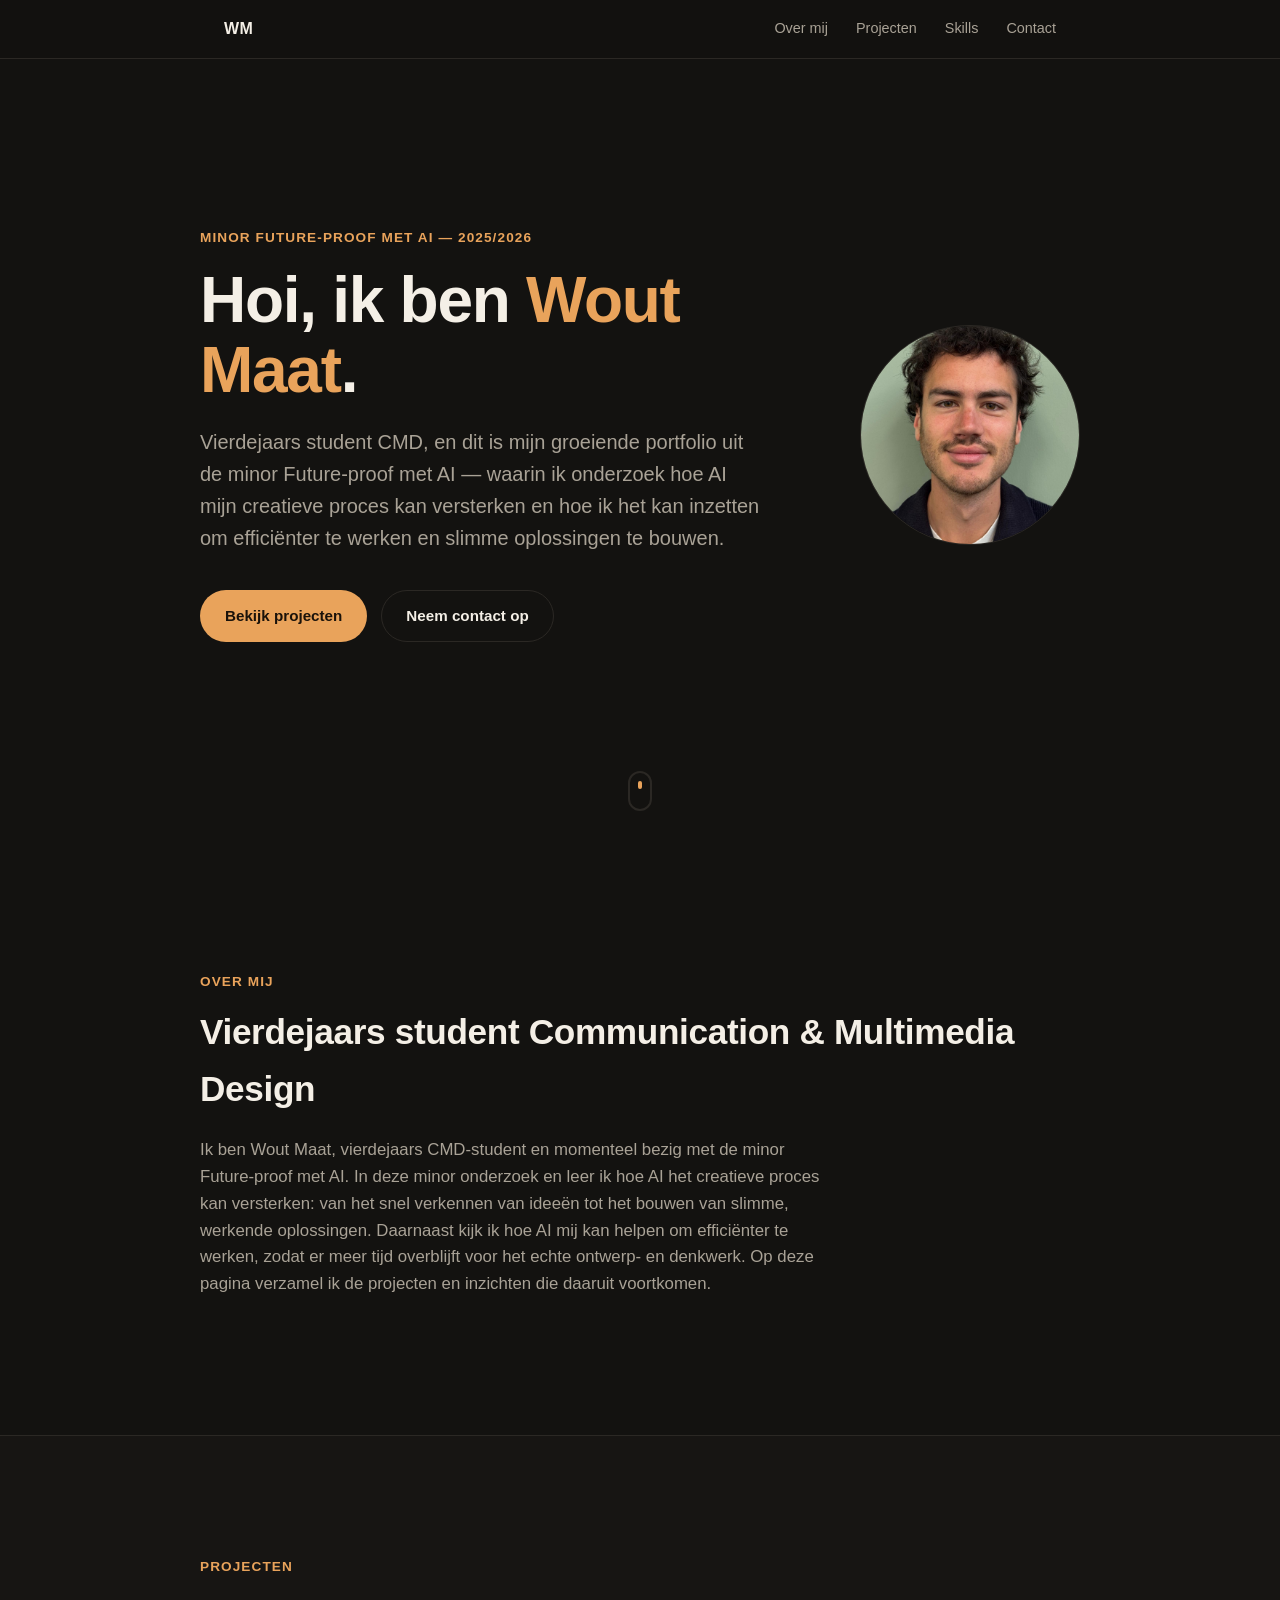
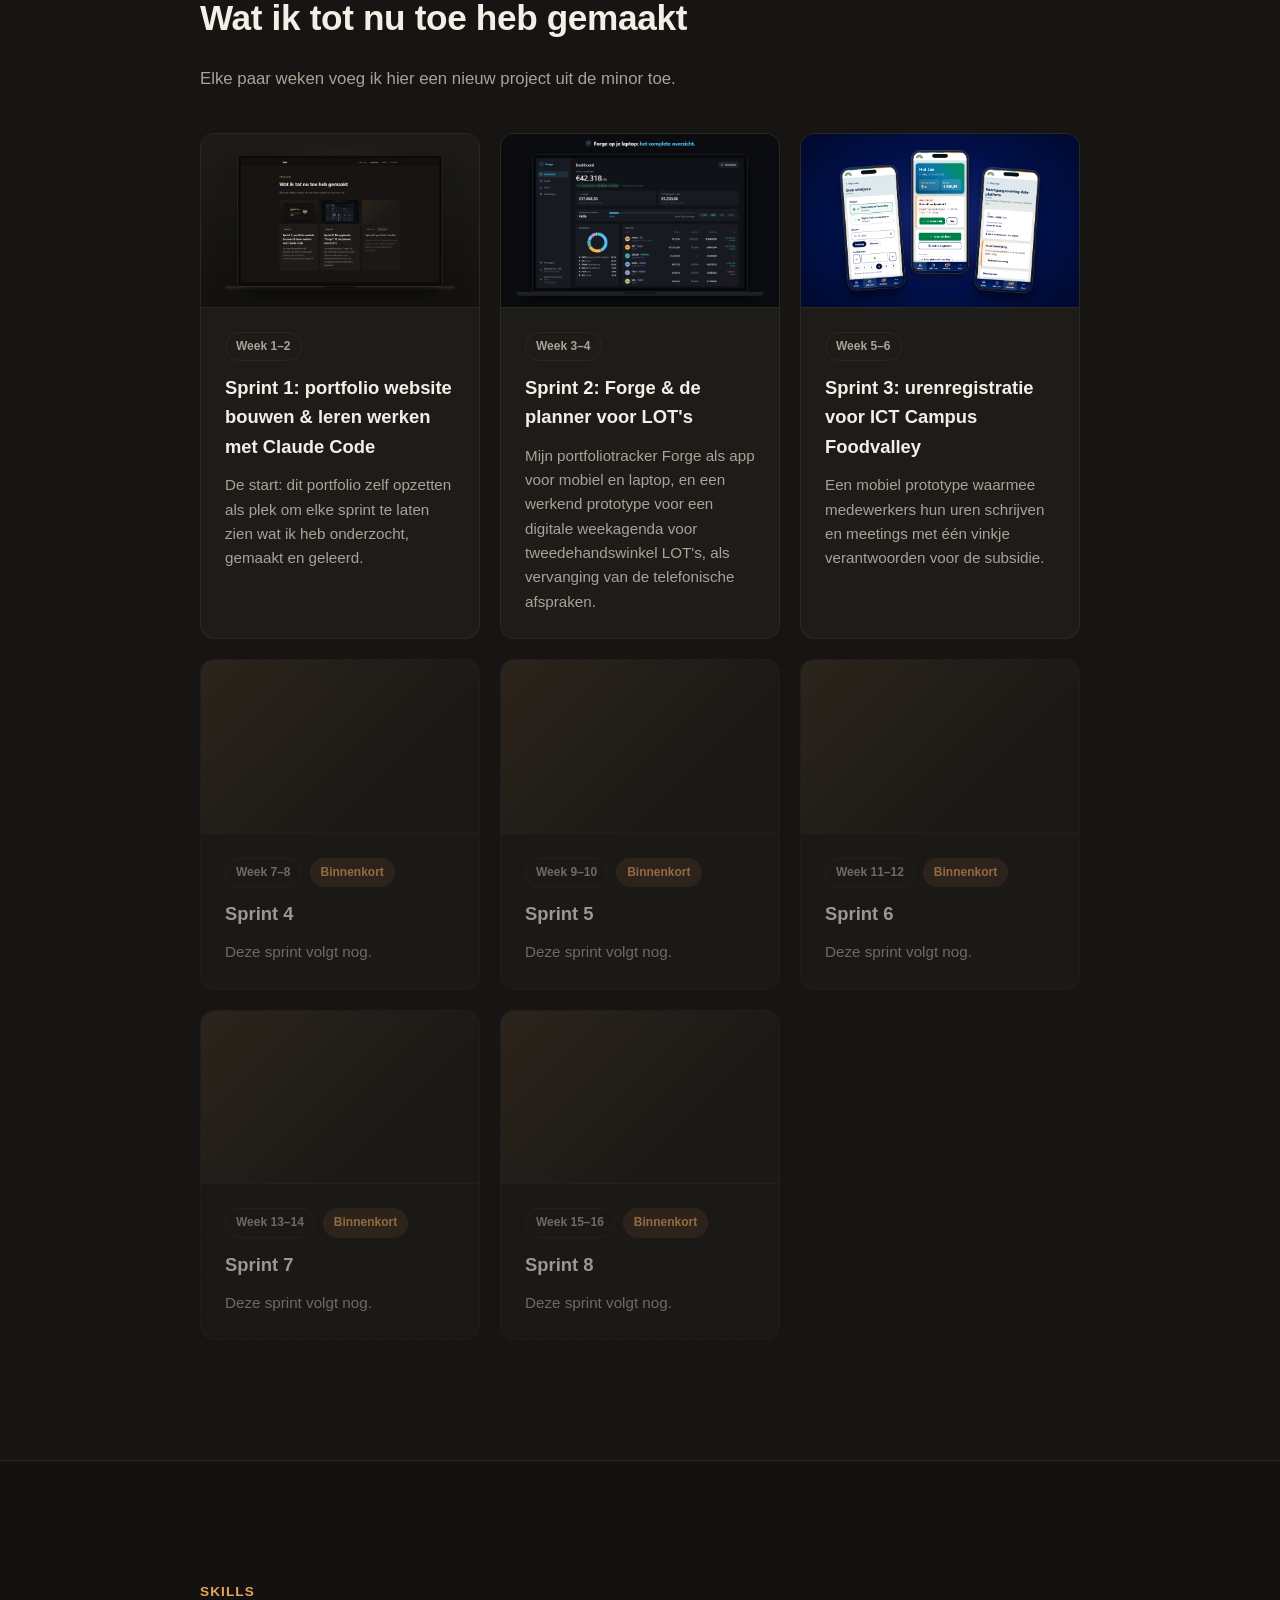
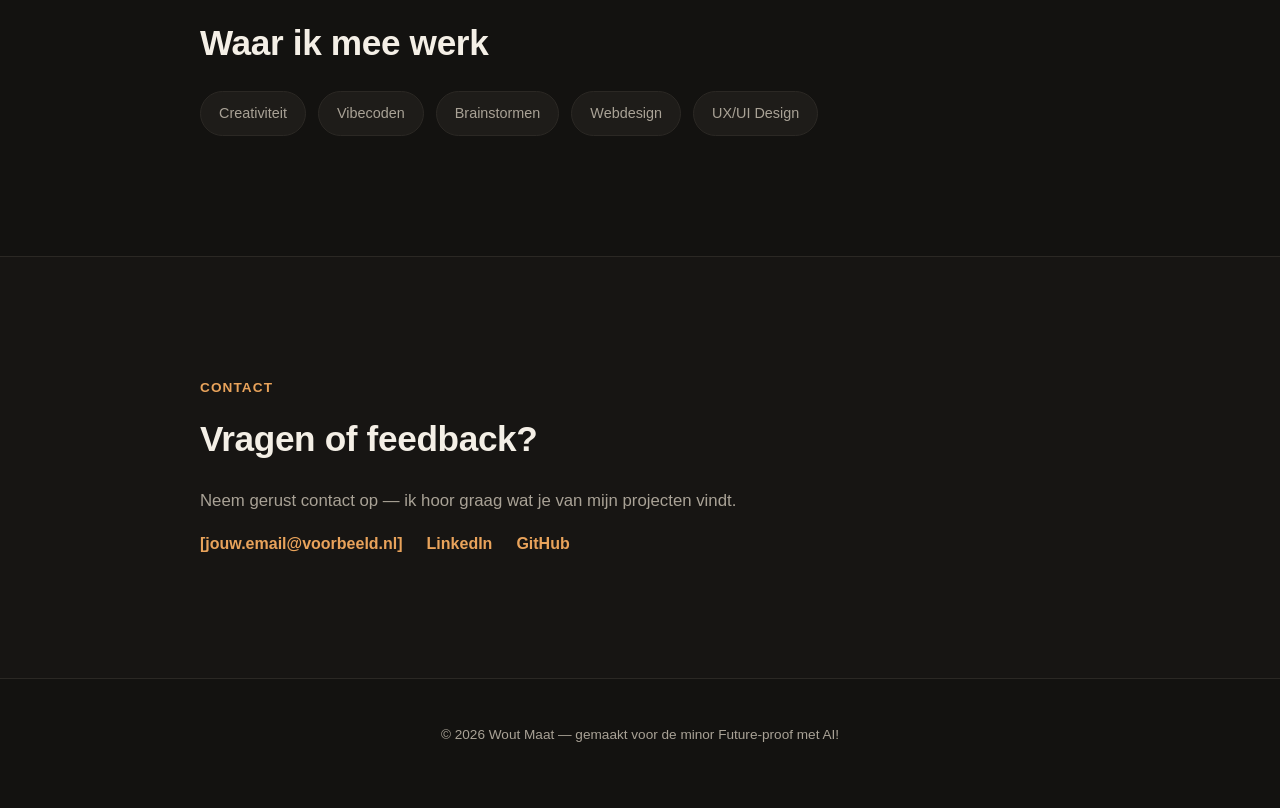
==== commit f578a108: "Sprint 3: urenregistratie voor ICT Campus Foodvalley, plus sprint 4 t/m 8 als voorbereiding - Sprint" ====
--- a/index.html
+++ b/index.html
@@ -122,20 +122,78 @@
             </div>
           </a>
 
-          <article class="project-card project-card--placeholder">
+          <a href="projects/sprint-3/index.html" class="project-card">
             <div class="project-card__cover">
-              <img src="projects/sprint-3/cover.jpg" alt="" onerror="this.remove();" />
+              <img src="projects/sprint-3/cover.png" alt="" onerror="this.remove();" />
             </div>
             <div class="project-card__body">
               <div class="project-card__meta">
                 <span class="project-card__week">Week 5–6</span>
-                <span class="project-card__tag">Binnenkort</span>
-              </div>
-              <h3 class="project-card__title">Sprint 3: portfolio tracker</h3>
+              </div>
+              <h3 class="project-card__title">Sprint 3: urenregistratie voor ICT Campus Foodvalley</h3>
               <p class="project-card__desc">
-                Kopieer het blok hierboven om dit project toe te voegen zodra het klaar is.
-                Zie README.md voor instructies.
+                Een mobiel prototype waarmee medewerkers hun uren schrijven en meetings met één vinkje verantwoorden voor de subsidie.
               </p>
+            </div>
+          </a>
+
+          <article class="project-card project-card--placeholder">
+            <div class="project-card__cover"></div>
+            <div class="project-card__body">
+              <div class="project-card__meta">
+                <span class="project-card__week">Week 7–8</span>
+                <span class="project-card__tag">Binnenkort</span>
+              </div>
+              <h3 class="project-card__title">Sprint 4</h3>
+              <p class="project-card__desc">Deze sprint volgt nog.</p>
+            </div>
+          </article>
+
+          <article class="project-card project-card--placeholder">
+            <div class="project-card__cover"></div>
+            <div class="project-card__body">
+              <div class="project-card__meta">
+                <span class="project-card__week">Week 9–10</span>
+                <span class="project-card__tag">Binnenkort</span>
+              </div>
+              <h3 class="project-card__title">Sprint 5</h3>
+              <p class="project-card__desc">Deze sprint volgt nog.</p>
+            </div>
+          </article>
+
+          <article class="project-card project-card--placeholder">
+            <div class="project-card__cover"></div>
+            <div class="project-card__body">
+              <div class="project-card__meta">
+                <span class="project-card__week">Week 11–12</span>
+                <span class="project-card__tag">Binnenkort</span>
+              </div>
+              <h3 class="project-card__title">Sprint 6</h3>
+              <p class="project-card__desc">Deze sprint volgt nog.</p>
+            </div>
+          </article>
+
+          <article class="project-card project-card--placeholder">
+            <div class="project-card__cover"></div>
+            <div class="project-card__body">
+              <div class="project-card__meta">
+                <span class="project-card__week">Week 13–14</span>
+                <span class="project-card__tag">Binnenkort</span>
+              </div>
+              <h3 class="project-card__title">Sprint 7</h3>
+              <p class="project-card__desc">Deze sprint volgt nog.</p>
+            </div>
+          </article>
+
+          <article class="project-card project-card--placeholder">
+            <div class="project-card__cover"></div>
+            <div class="project-card__body">
+              <div class="project-card__meta">
+                <span class="project-card__week">Week 15–16</span>
+                <span class="project-card__tag">Binnenkort</span>
+              </div>
+              <h3 class="project-card__title">Sprint 8</h3>
+              <p class="project-card__desc">Deze sprint volgt nog.</p>
             </div>
           </article>
 
--- a/style.css
+++ b/style.css
@@ -341,6 +341,10 @@
   align-items: center;
 }
 
+.intro-split--reverse {
+  grid-template-columns: 270px minmax(0, 1fr);
+}
+
 .intro-split__media {
   margin: 0;
 }
@@ -360,6 +364,11 @@
   .intro-split__media {
     max-width: 240px;
     margin: 0 auto;
+  }
+
+  /* Op mobiel altijd eerst de tekst, dan de afbeelding */
+  .intro-split--reverse .intro-split__media {
+    order: 2;
   }
 }
 
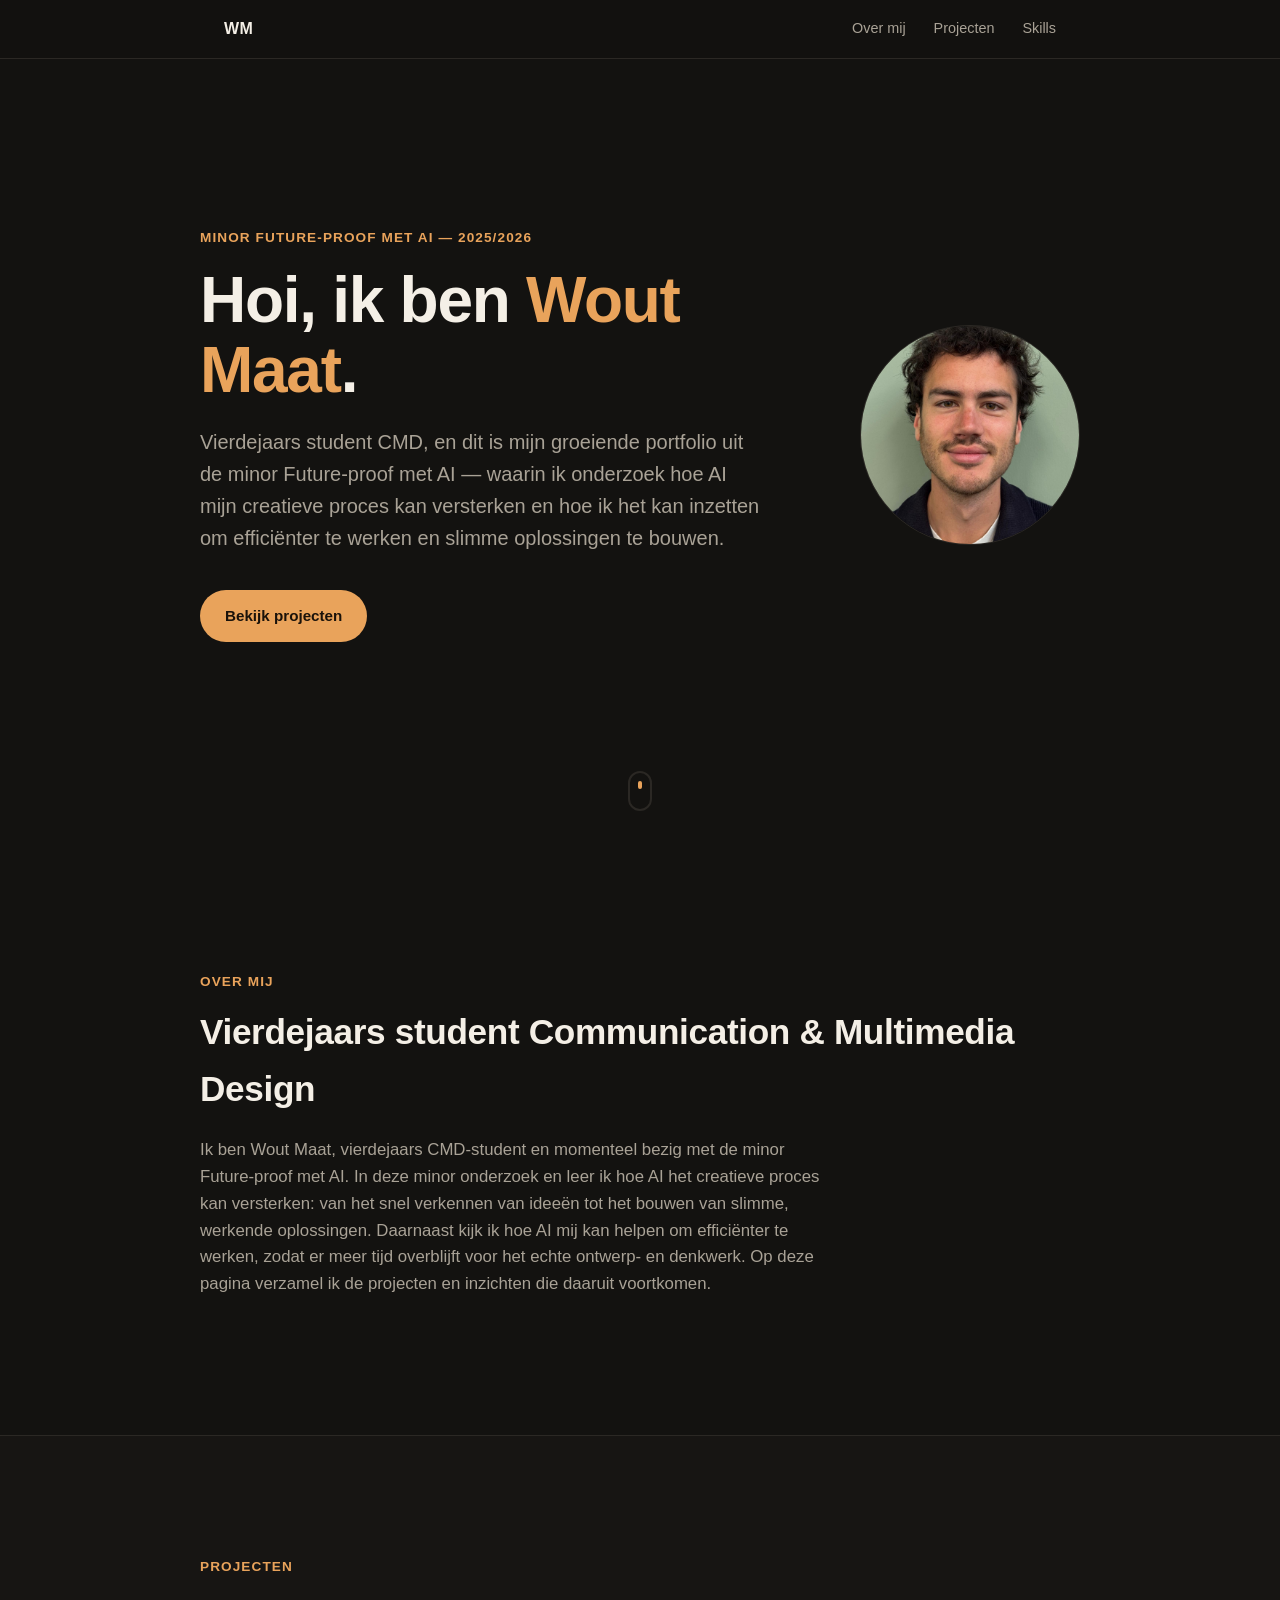
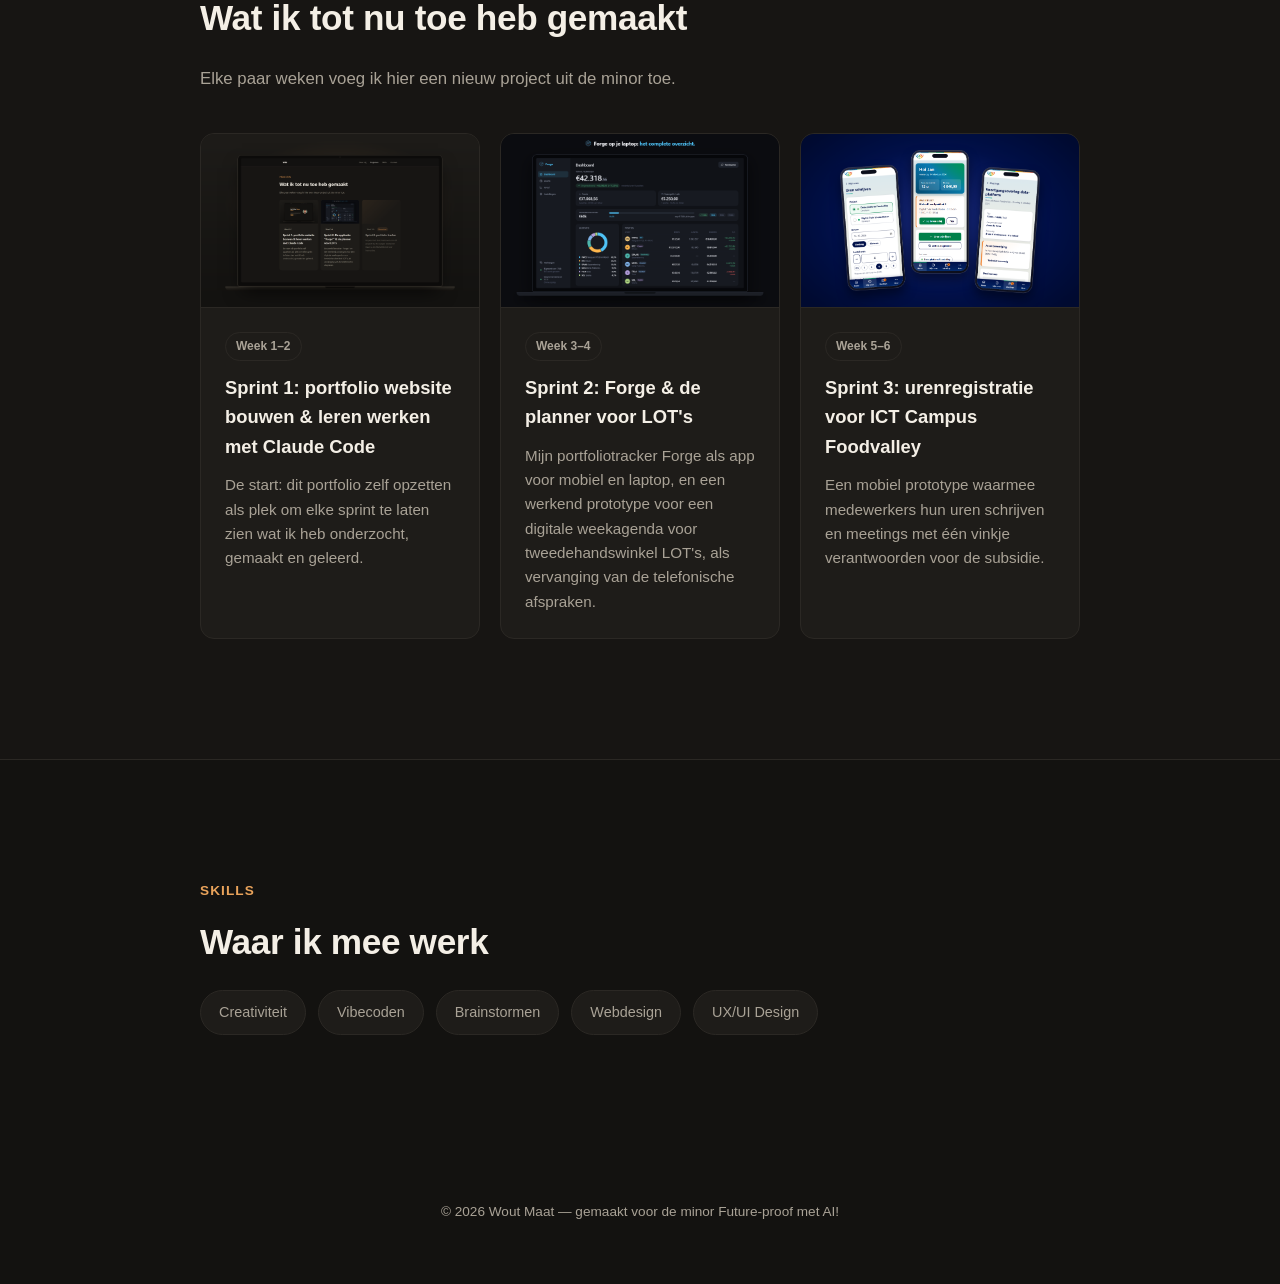
==== commit 6f862efd: "Homepage klaar om te delen: lege sprinttegels verborgen en contactsectie weg Co-Authored-By: Claude " ====
--- a/index.html
+++ b/index.html
@@ -20,7 +20,6 @@
         <a href="#over-mij">Over mij</a>
         <a href="#projecten">Projecten</a>
         <a href="#skills">Skills</a>
-        <a href="#contact">Contact</a>
       </nav>
     </div>
   </header>
@@ -40,7 +39,6 @@
           </p>
           <div class="hero__cta">
             <a href="#projecten" class="btn btn--primary">Bekijk projecten</a>
-            <a href="#contact" class="btn btn--ghost">Neem contact op</a>
           </div>
         </div>
         <div class="hero__photo">
@@ -137,7 +135,7 @@
             </div>
           </a>
 
-          <article class="project-card project-card--placeholder">
+          <article class="project-card project-card--placeholder" hidden>
             <div class="project-card__cover"></div>
             <div class="project-card__body">
               <div class="project-card__meta">
@@ -149,7 +147,7 @@
             </div>
           </article>
 
-          <article class="project-card project-card--placeholder">
+          <article class="project-card project-card--placeholder" hidden>
             <div class="project-card__cover"></div>
             <div class="project-card__body">
               <div class="project-card__meta">
@@ -161,7 +159,7 @@
             </div>
           </article>
 
-          <article class="project-card project-card--placeholder">
+          <article class="project-card project-card--placeholder" hidden>
             <div class="project-card__cover"></div>
             <div class="project-card__body">
               <div class="project-card__meta">
@@ -173,7 +171,7 @@
             </div>
           </article>
 
-          <article class="project-card project-card--placeholder">
+          <article class="project-card project-card--placeholder" hidden>
             <div class="project-card__cover"></div>
             <div class="project-card__body">
               <div class="project-card__meta">
@@ -185,7 +183,7 @@
             </div>
           </article>
 
-          <article class="project-card project-card--placeholder">
+          <article class="project-card project-card--placeholder" hidden>
             <div class="project-card__cover"></div>
             <div class="project-card__body">
               <div class="project-card__meta">
@@ -216,22 +214,6 @@
       </div>
     </section>
 
-    <!-- ============ CONTACT ============ -->
-    <section class="section section--alt" id="contact">
-      <div class="section__inner reveal">
-        <p class="section__label">Contact</p>
-        <h2 class="section__title">Vragen of feedback?</h2>
-        <p class="section__text">
-          Neem gerust contact op — ik hoor graag wat je van mijn projecten vindt.
-        </p>
-        <div class="contact-links">
-          <a href="mailto:[jouw.email@voorbeeld.nl]">[jouw.email@voorbeeld.nl]</a>
-          <a href="https://linkedin.com/in/[jouw-profiel]" target="_blank" rel="noopener">LinkedIn</a>
-          <a href="https://github.com/[jouw-profiel]" target="_blank" rel="noopener">GitHub</a>
-        </div>
-      </div>
-    </section>
-
   </main>
 
   <footer class="footer">
--- a/style.css
+++ b/style.css
@@ -423,6 +423,10 @@
 .project-card--placeholder:hover {
   transform: none;
   border-color: var(--border);
+}
+
+.project-card[hidden] {
+  display: none;
 }
 
 .project-card__cover {
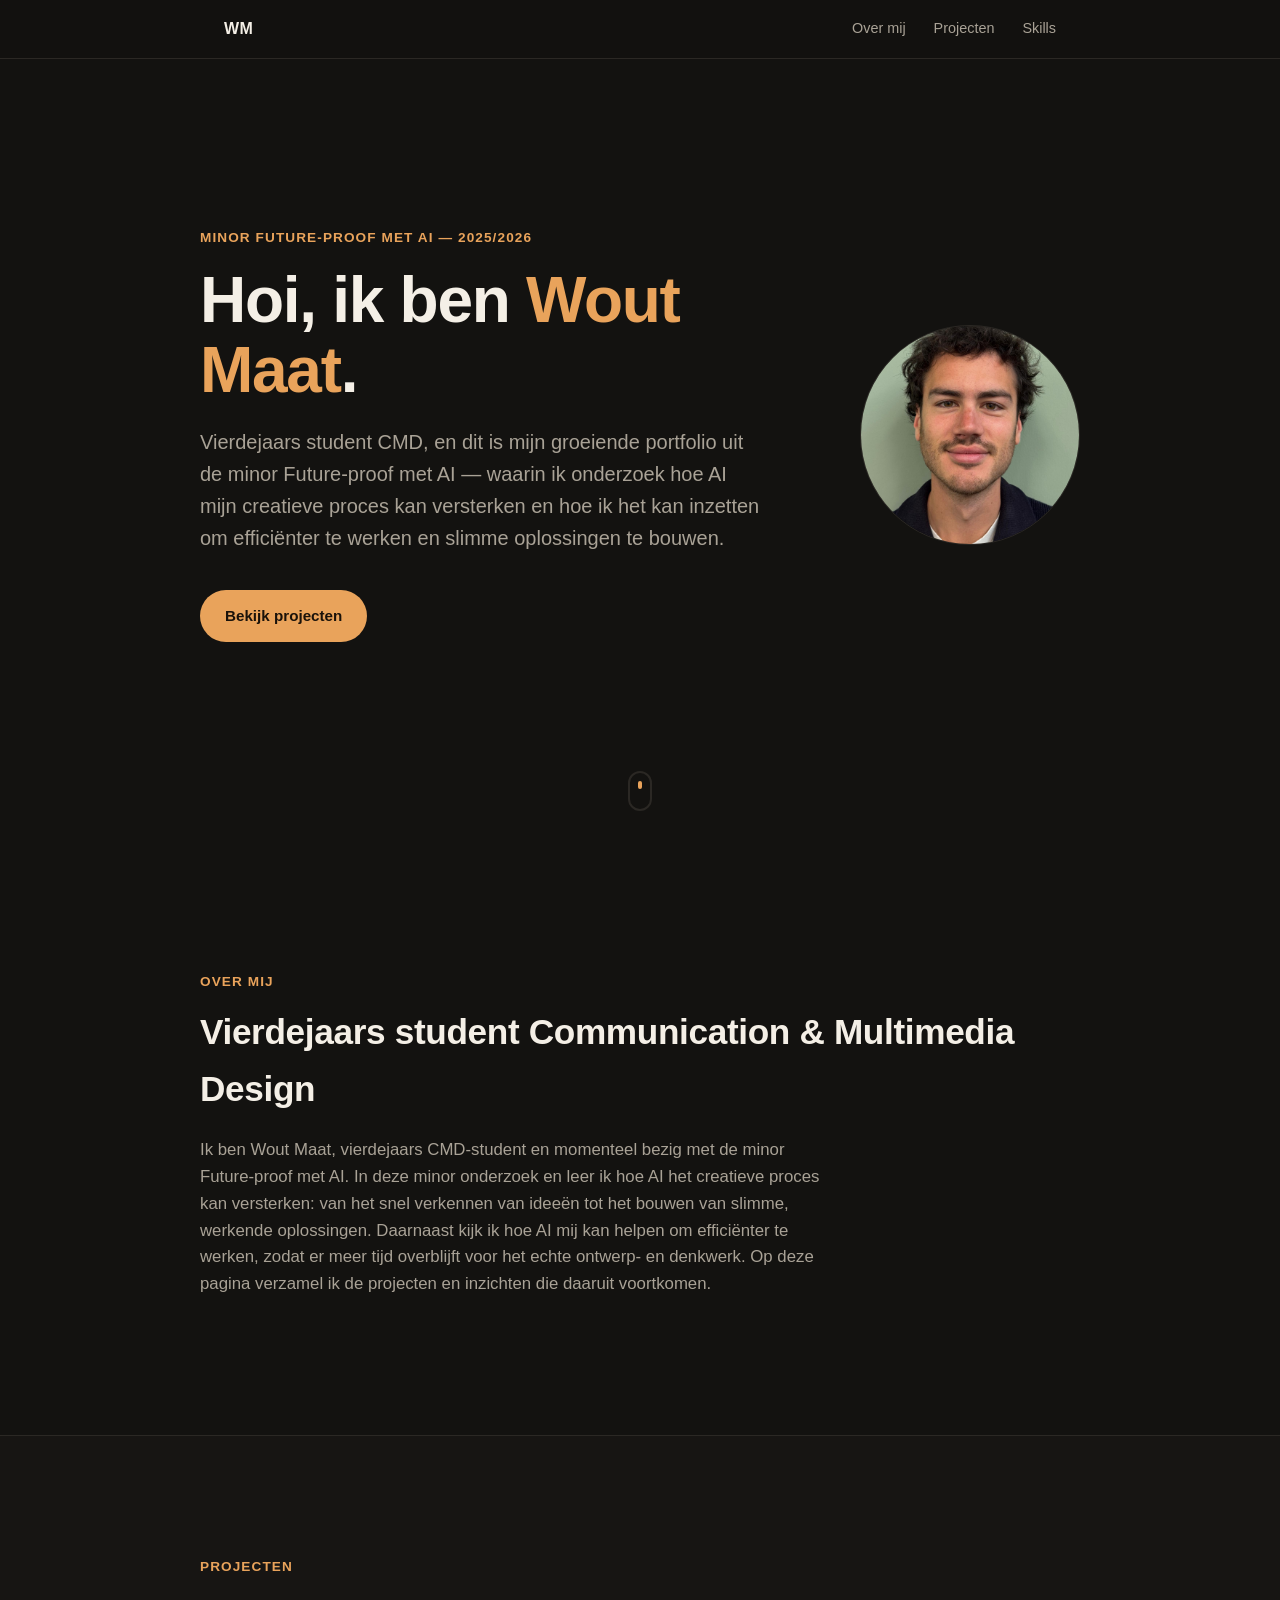
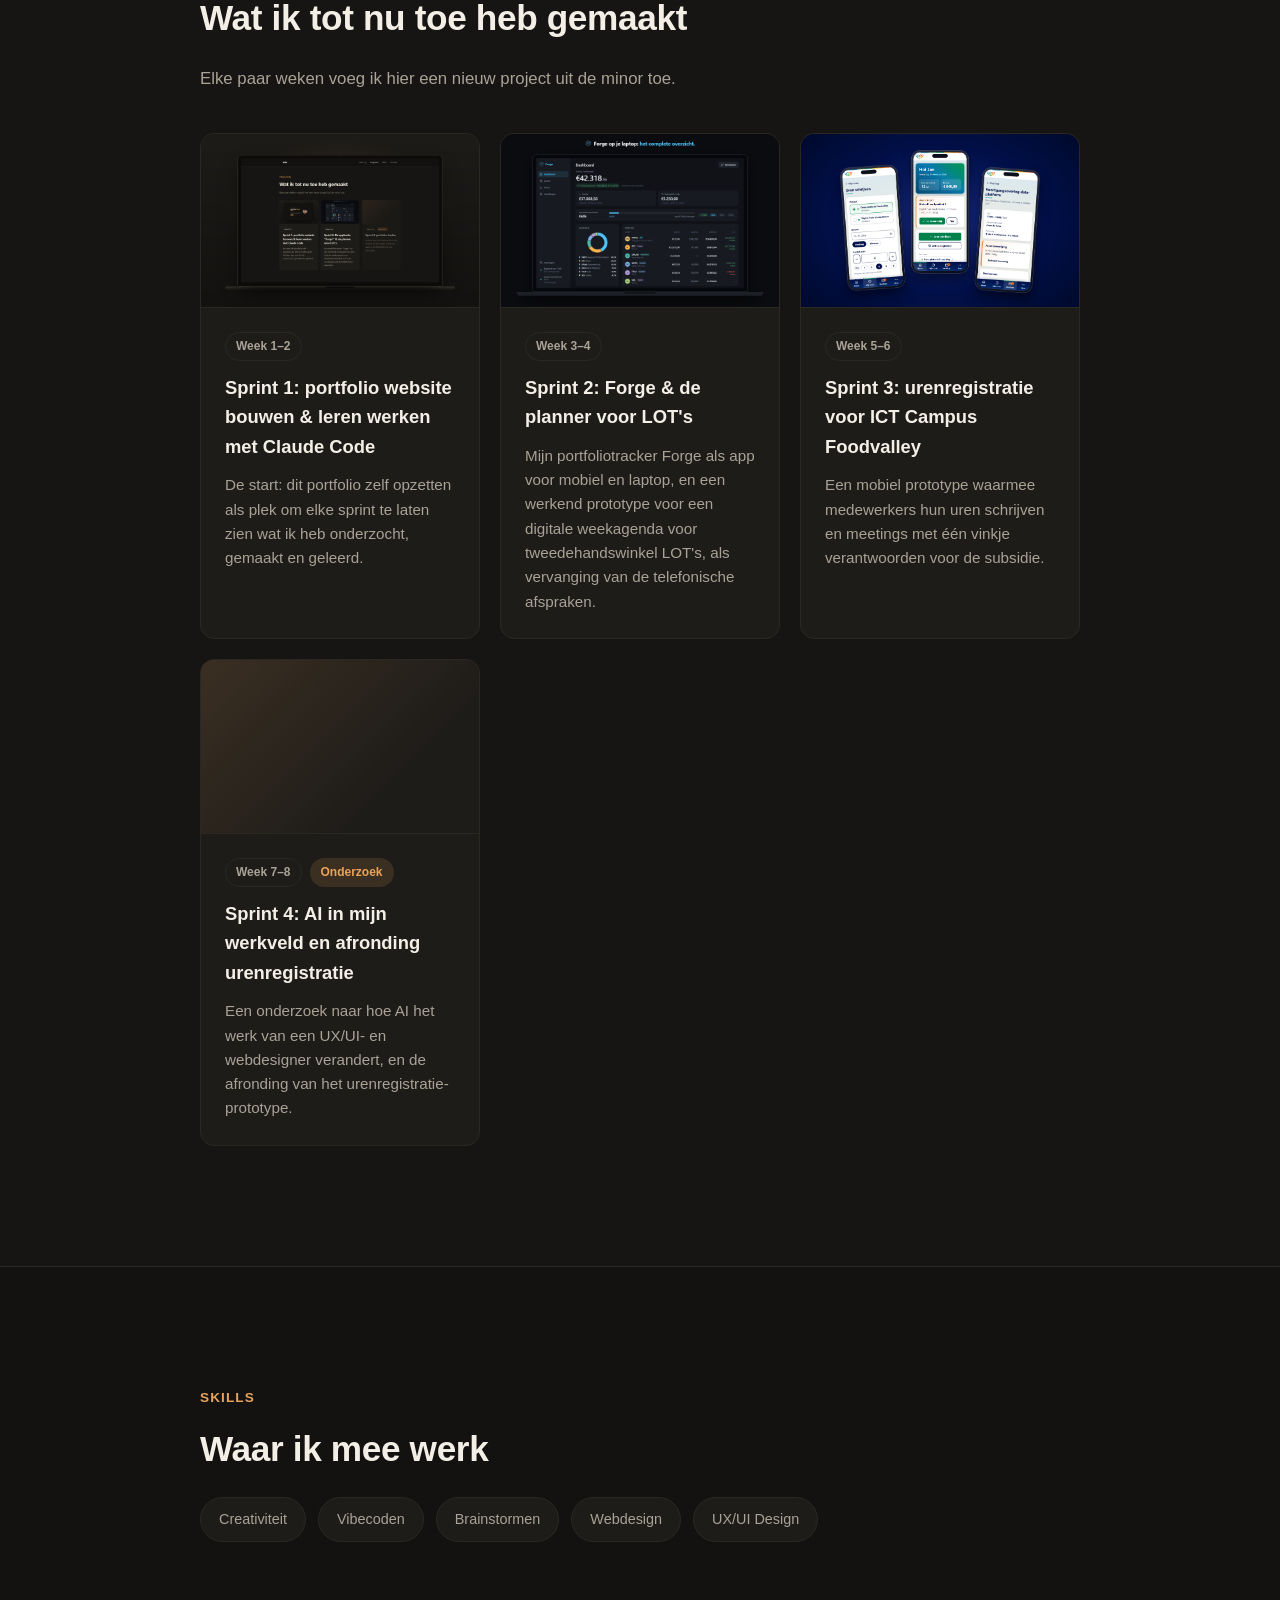
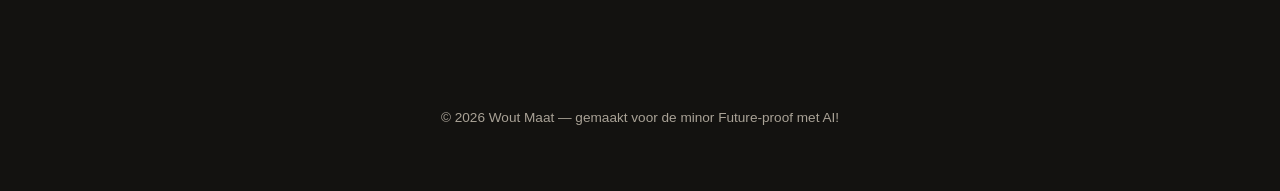
==== commit d24ed5e9: "Sprint 4: onderzoek AI in mijn werkveld, prototype-afronding en onderzoeks-PDF Co-Authored-By: Claud" ====
--- a/index.html
+++ b/index.html
@@ -135,17 +135,21 @@
             </div>
           </a>
 
-          <article class="project-card project-card--placeholder" hidden>
-            <div class="project-card__cover"></div>
+          <a href="projects/sprint-4/index.html" class="project-card">
+            <div class="project-card__cover">
+              <img src="projects/sprint-4/cover.png" alt="" onerror="this.remove();" />
+            </div>
             <div class="project-card__body">
               <div class="project-card__meta">
                 <span class="project-card__week">Week 7–8</span>
-                <span class="project-card__tag">Binnenkort</span>
-              </div>
-              <h3 class="project-card__title">Sprint 4</h3>
-              <p class="project-card__desc">Deze sprint volgt nog.</p>
-            </div>
-          </article>
+                <span class="project-card__tag">Onderzoek</span>
+              </div>
+              <h3 class="project-card__title">Sprint 4: AI in mijn werkveld en afronding urenregistratie</h3>
+              <p class="project-card__desc">
+                Een onderzoek naar hoe AI het werk van een UX/UI- en webdesigner verandert, en de afronding van het urenregistratie-prototype.
+              </p>
+            </div>
+          </a>
 
           <article class="project-card project-card--placeholder" hidden>
             <div class="project-card__cover"></div>
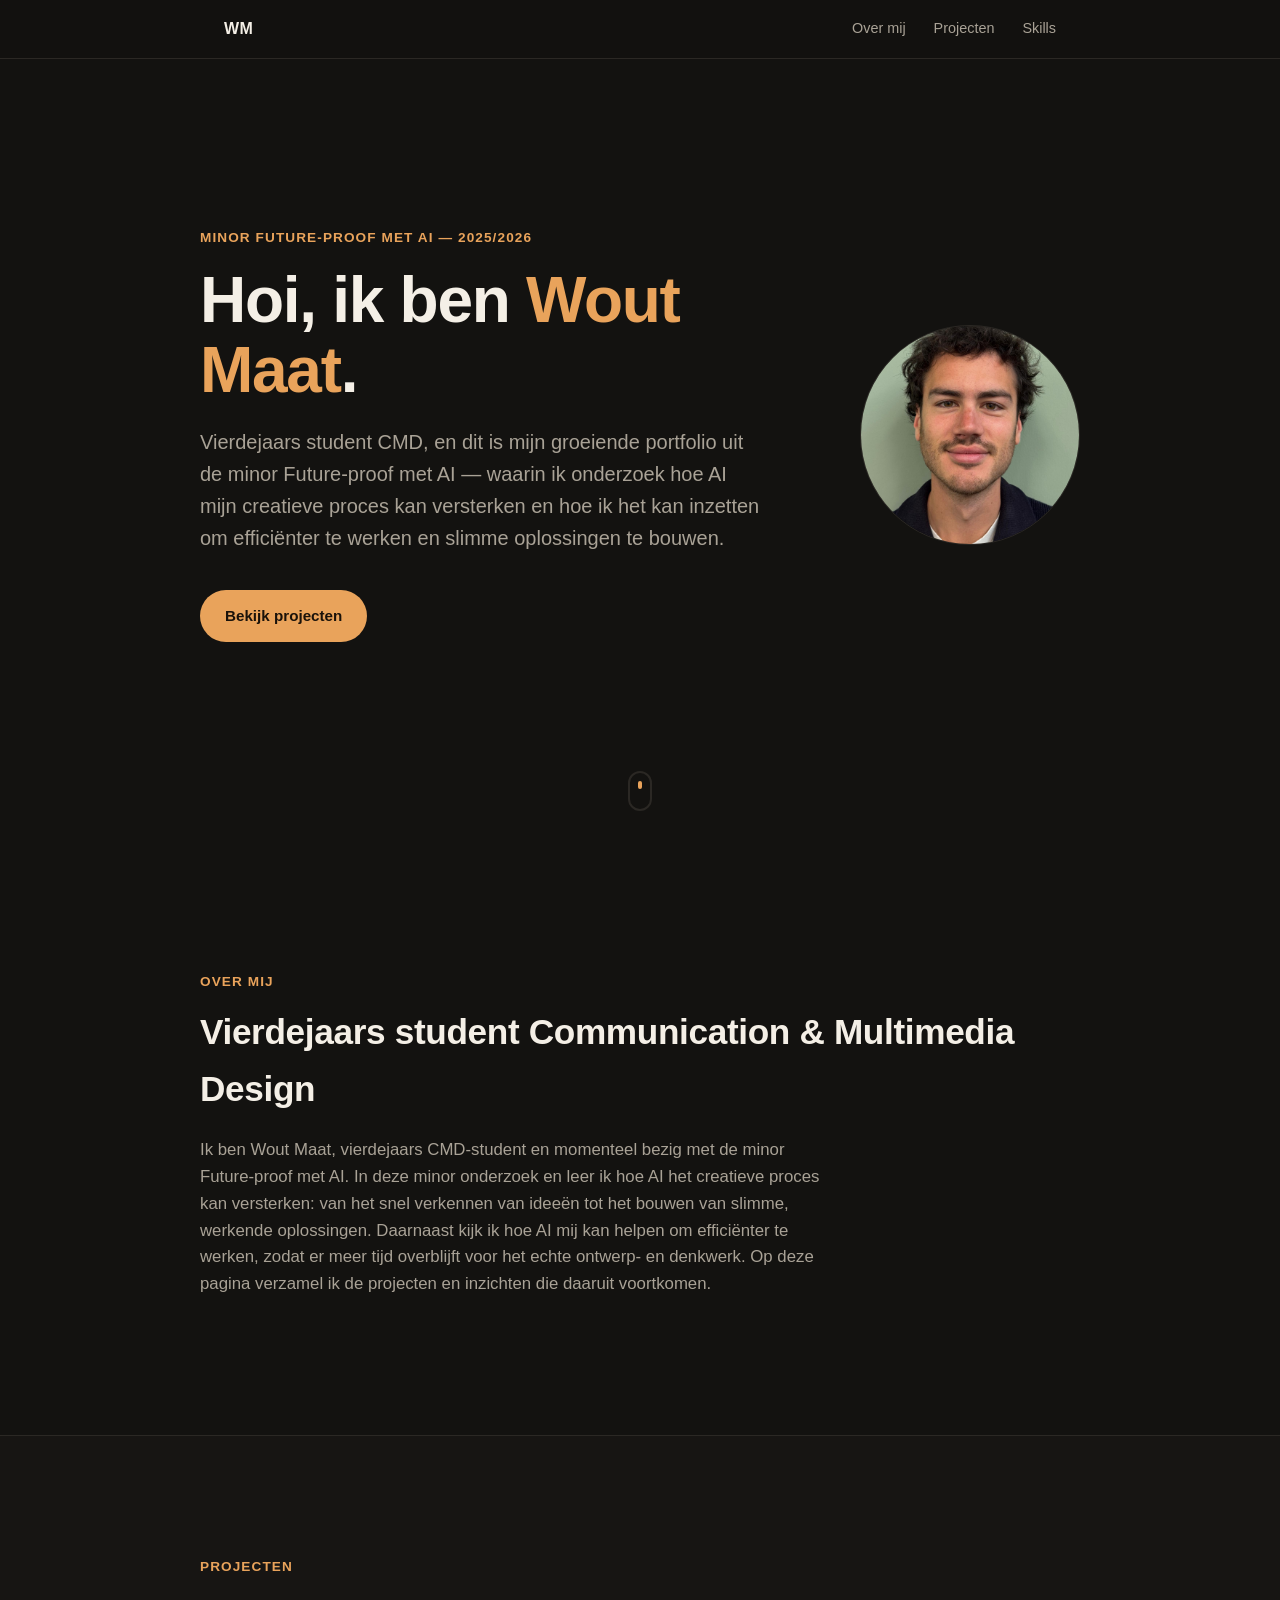
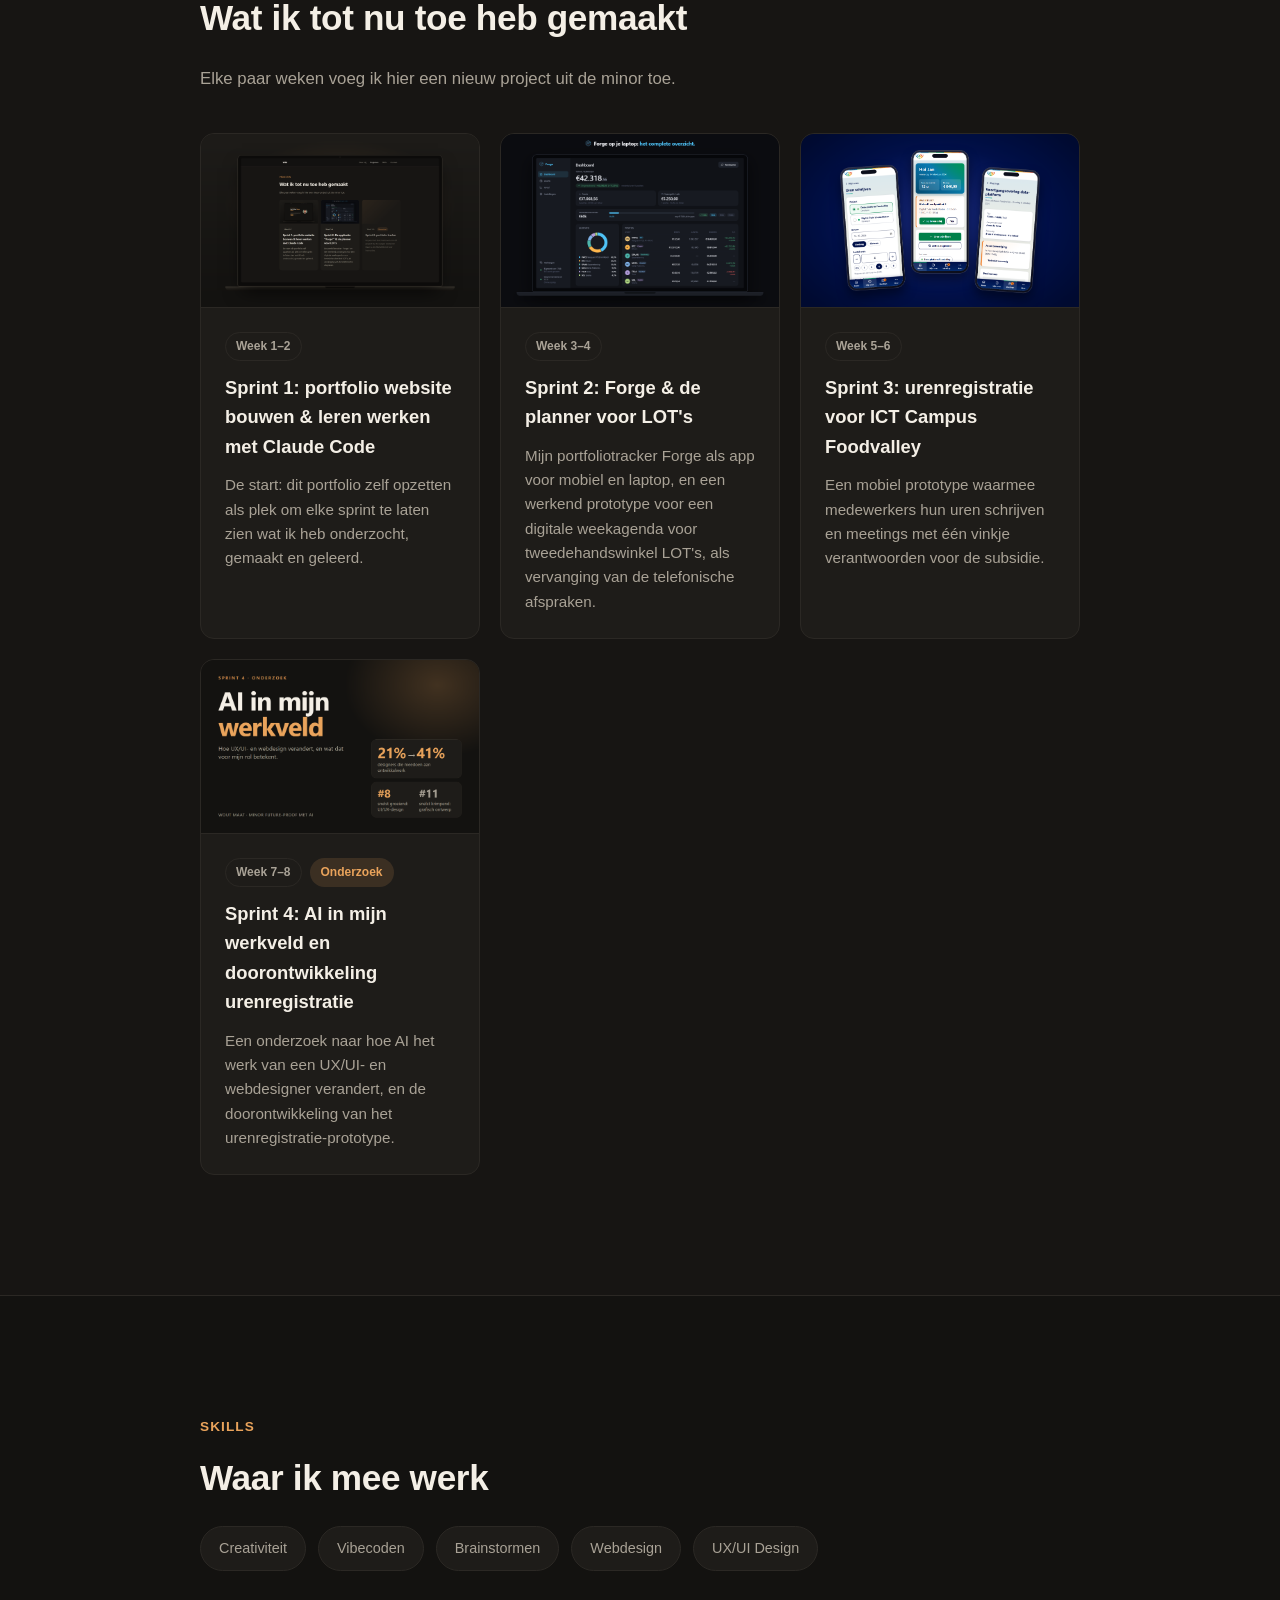
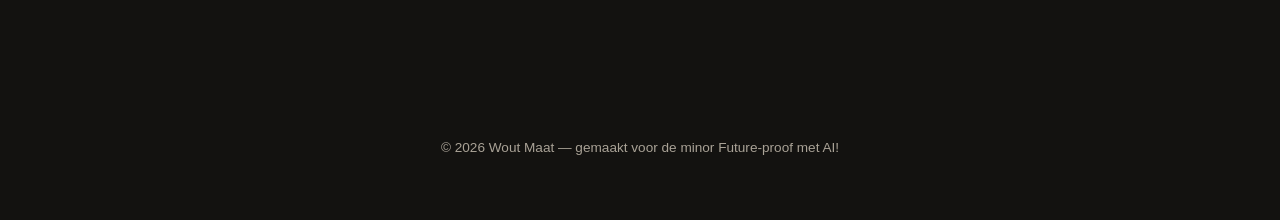
==== commit c1d74e70: "Sprint 4: samenwerking gaat door met nieuwe contactpersoon; LU5-uitleg aangepast Co-Authored-By: Cla" ====
--- a/index.html
+++ b/index.html
@@ -144,9 +144,9 @@
                 <span class="project-card__week">Week 7–8</span>
                 <span class="project-card__tag">Onderzoek</span>
               </div>
-              <h3 class="project-card__title">Sprint 4: AI in mijn werkveld en afronding urenregistratie</h3>
-              <p class="project-card__desc">
-                Een onderzoek naar hoe AI het werk van een UX/UI- en webdesigner verandert, en de afronding van het urenregistratie-prototype.
+              <h3 class="project-card__title">Sprint 4: AI in mijn werkveld en doorontwikkeling urenregistratie</h3>
+              <p class="project-card__desc">
+                Een onderzoek naar hoe AI het werk van een UX/UI- en webdesigner verandert, en de doorontwikkeling van het urenregistratie-prototype.
               </p>
             </div>
           </a>
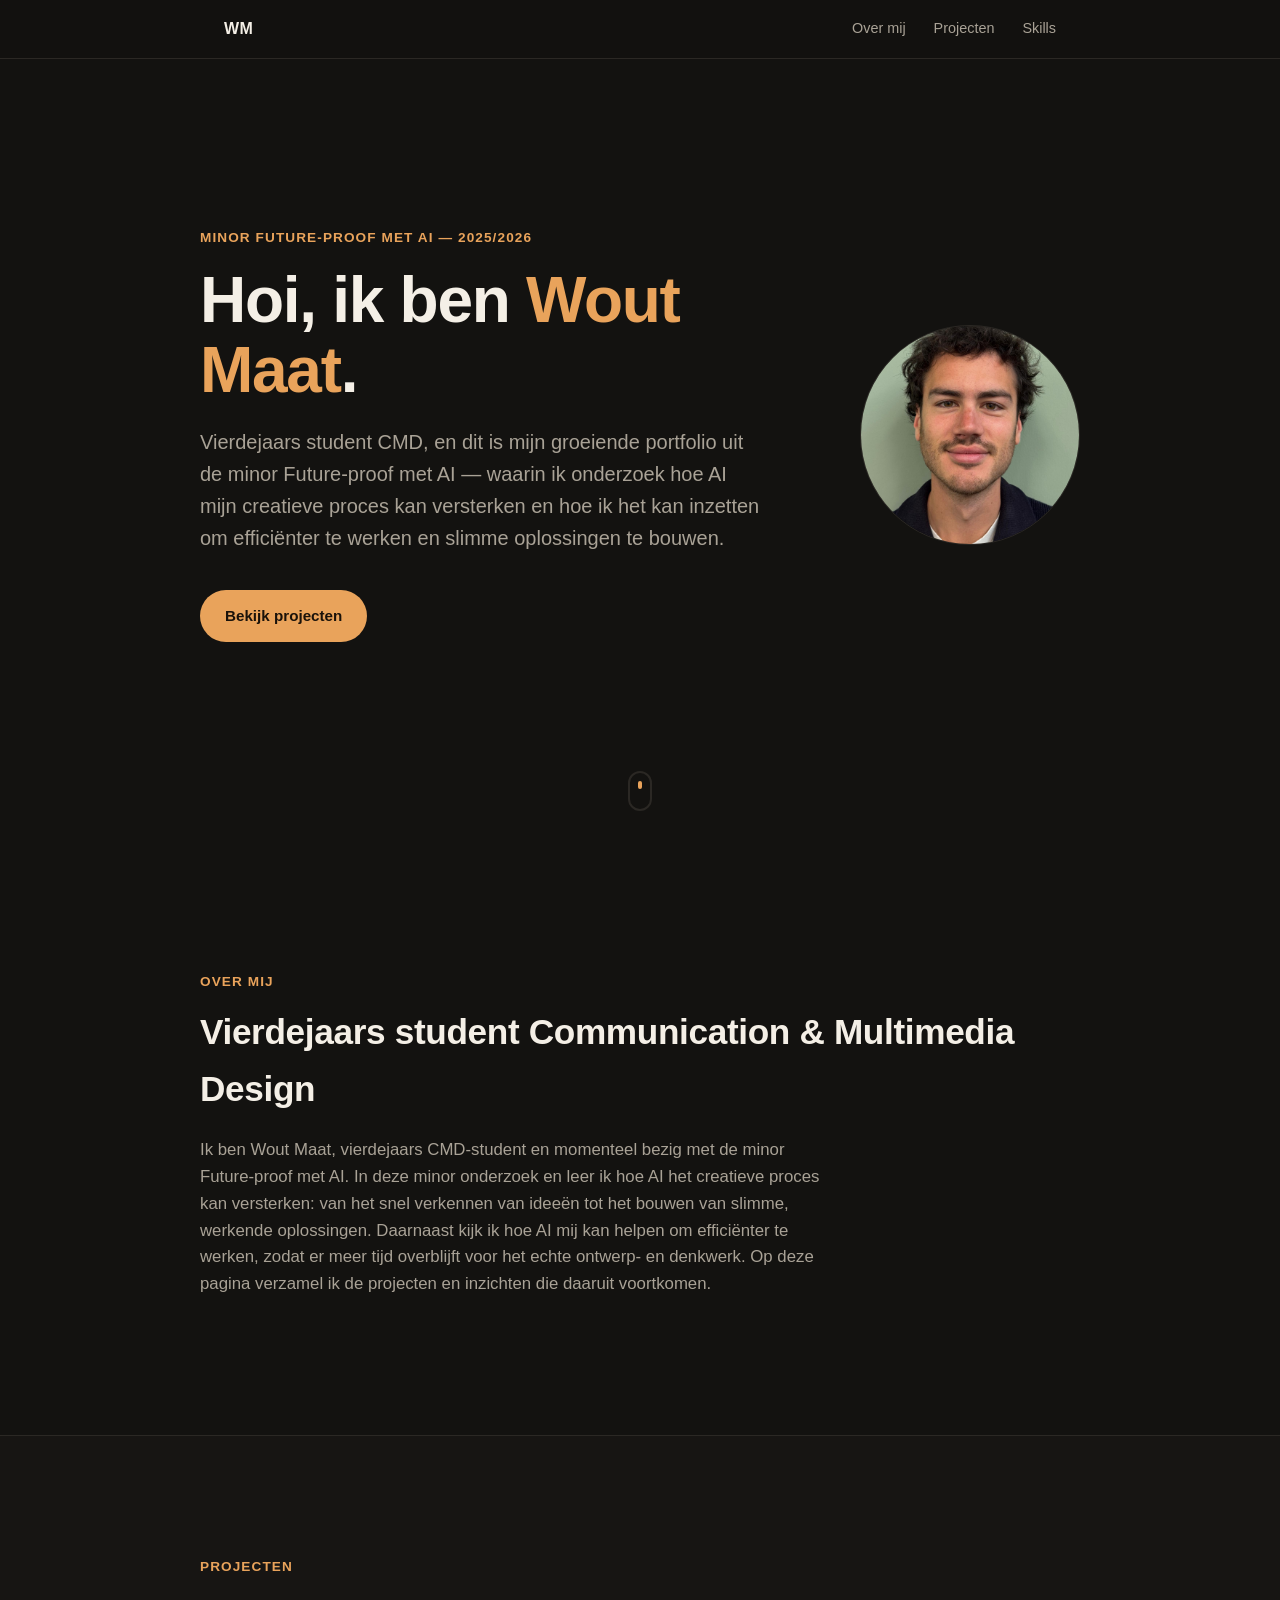
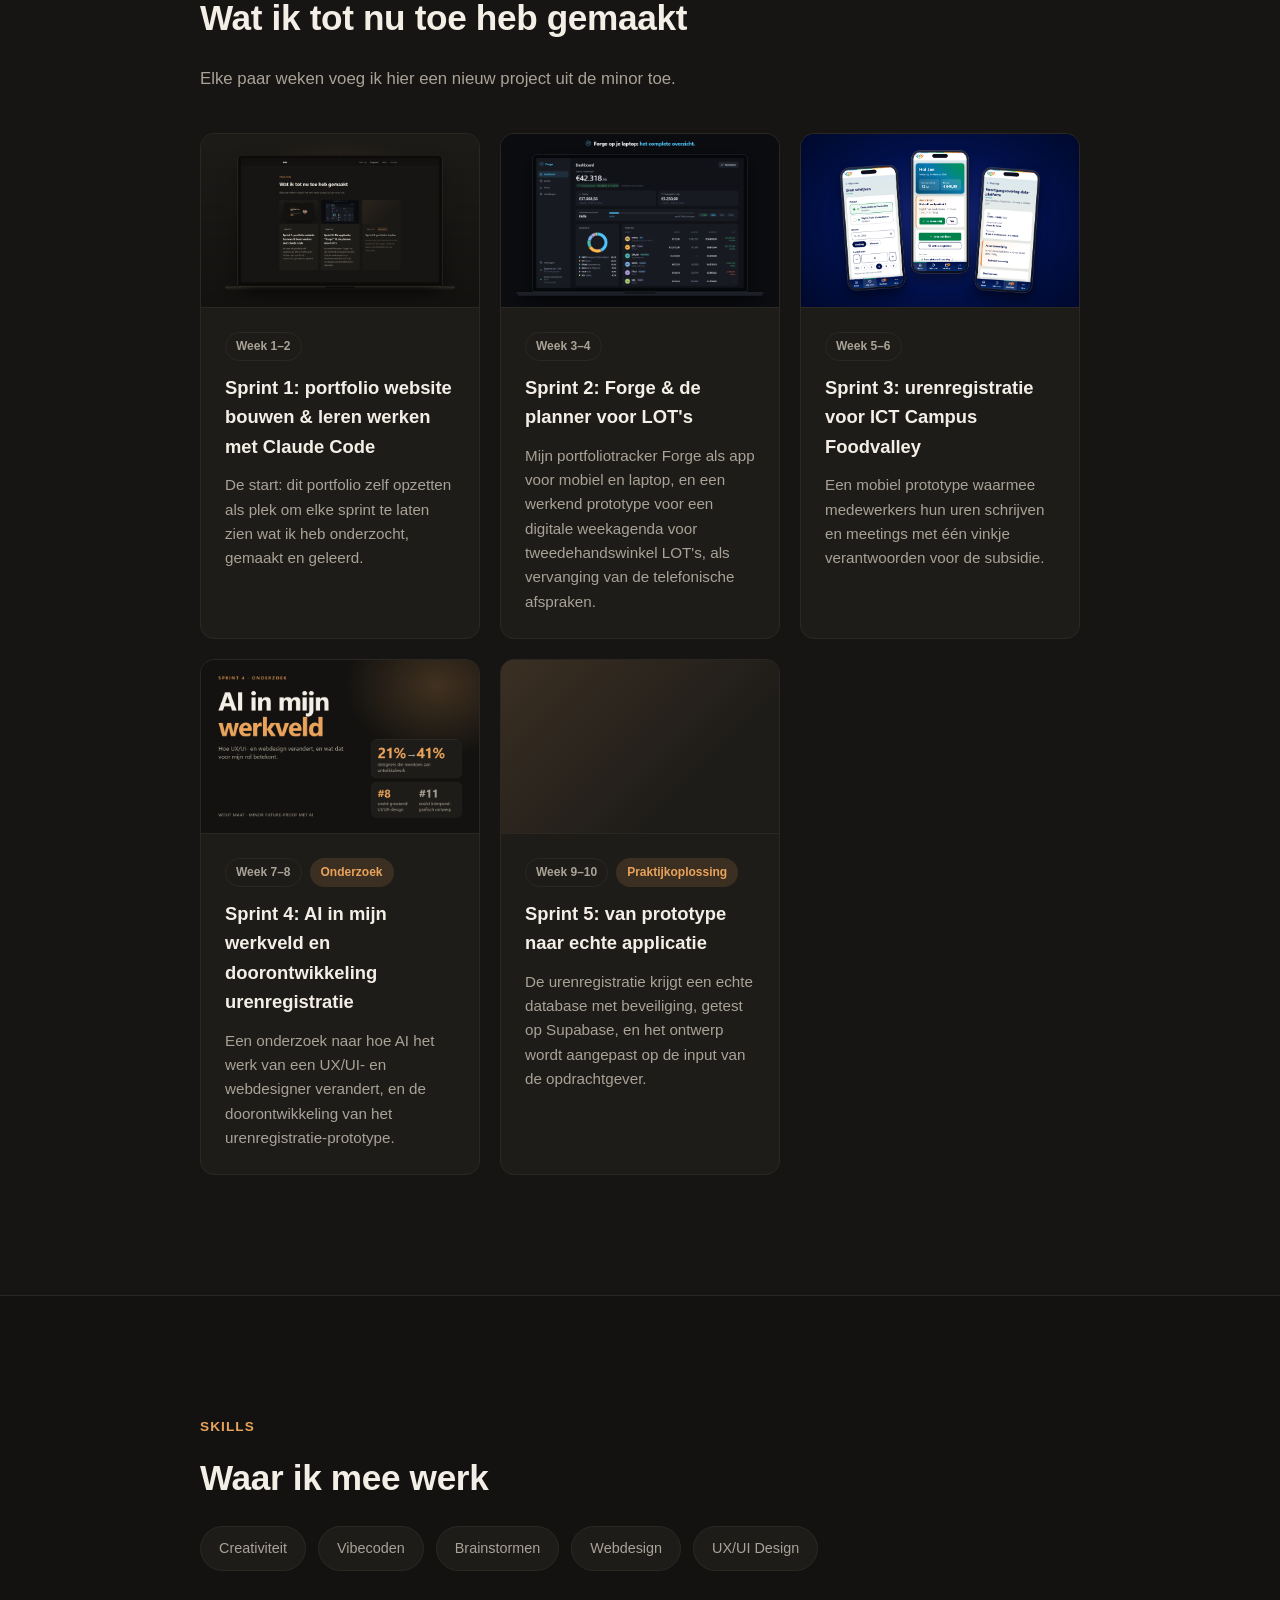
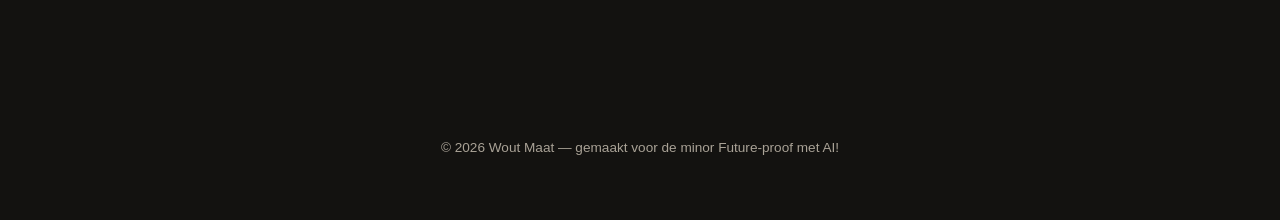
==== commit 4d5ea461: "Sprint 5: van prototype naar echte applicatie (LU2, LU3, LU4) Sprintpagina met de database op Supaba" ====
--- a/index.html
+++ b/index.html
@@ -151,17 +151,21 @@
             </div>
           </a>
 
-          <article class="project-card project-card--placeholder" hidden>
-            <div class="project-card__cover"></div>
+          <a href="projects/sprint-5/index.html" class="project-card">
+            <div class="project-card__cover">
+              <img src="projects/sprint-5/cover.png" alt="" onerror="this.remove();" />
+            </div>
             <div class="project-card__body">
               <div class="project-card__meta">
                 <span class="project-card__week">Week 9–10</span>
-                <span class="project-card__tag">Binnenkort</span>
-              </div>
-              <h3 class="project-card__title">Sprint 5</h3>
-              <p class="project-card__desc">Deze sprint volgt nog.</p>
-            </div>
-          </article>
+                <span class="project-card__tag">Praktijkoplossing</span>
+              </div>
+              <h3 class="project-card__title">Sprint 5: van prototype naar echte applicatie</h3>
+              <p class="project-card__desc">
+                De urenregistratie krijgt een echte database met beveiliging, getest op Supabase, en het ontwerp wordt aangepast op de input van de opdrachtgever.
+              </p>
+            </div>
+          </a>
 
           <article class="project-card project-card--placeholder" hidden>
             <div class="project-card__cover"></div>
